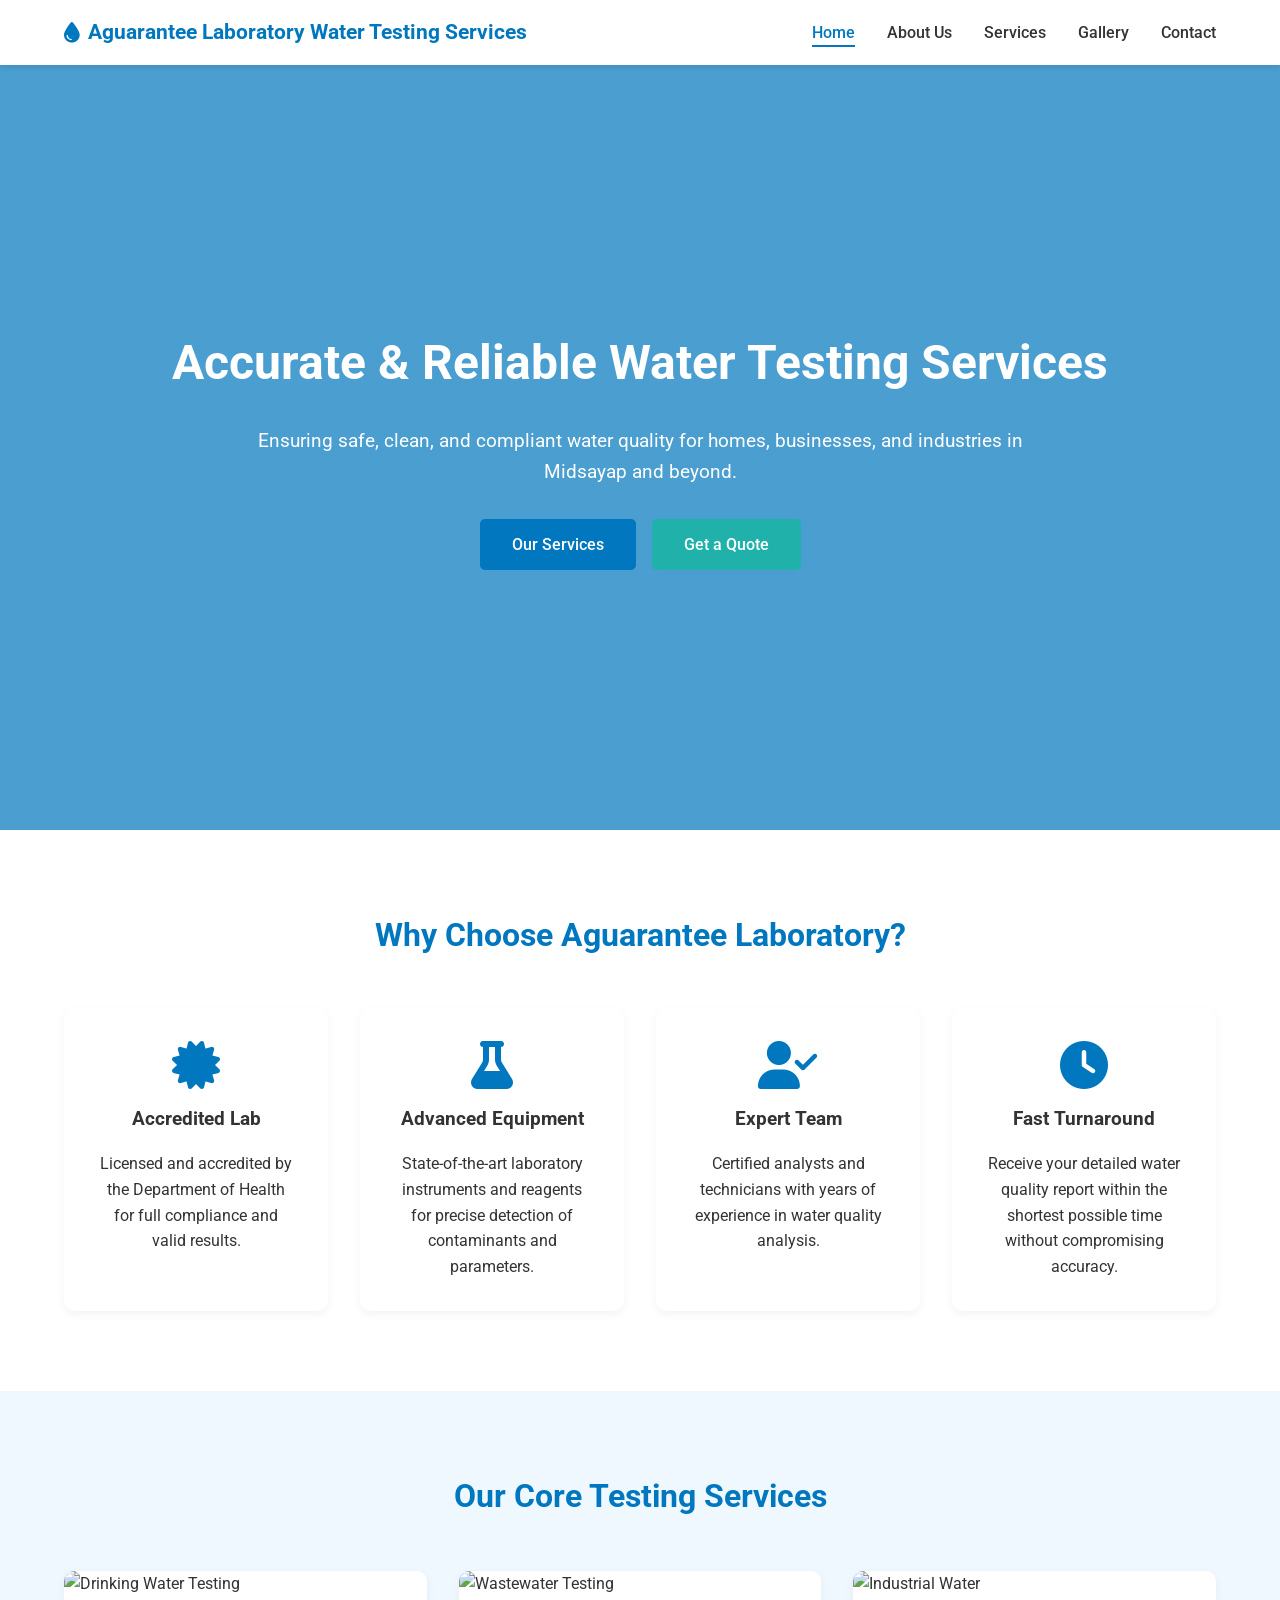
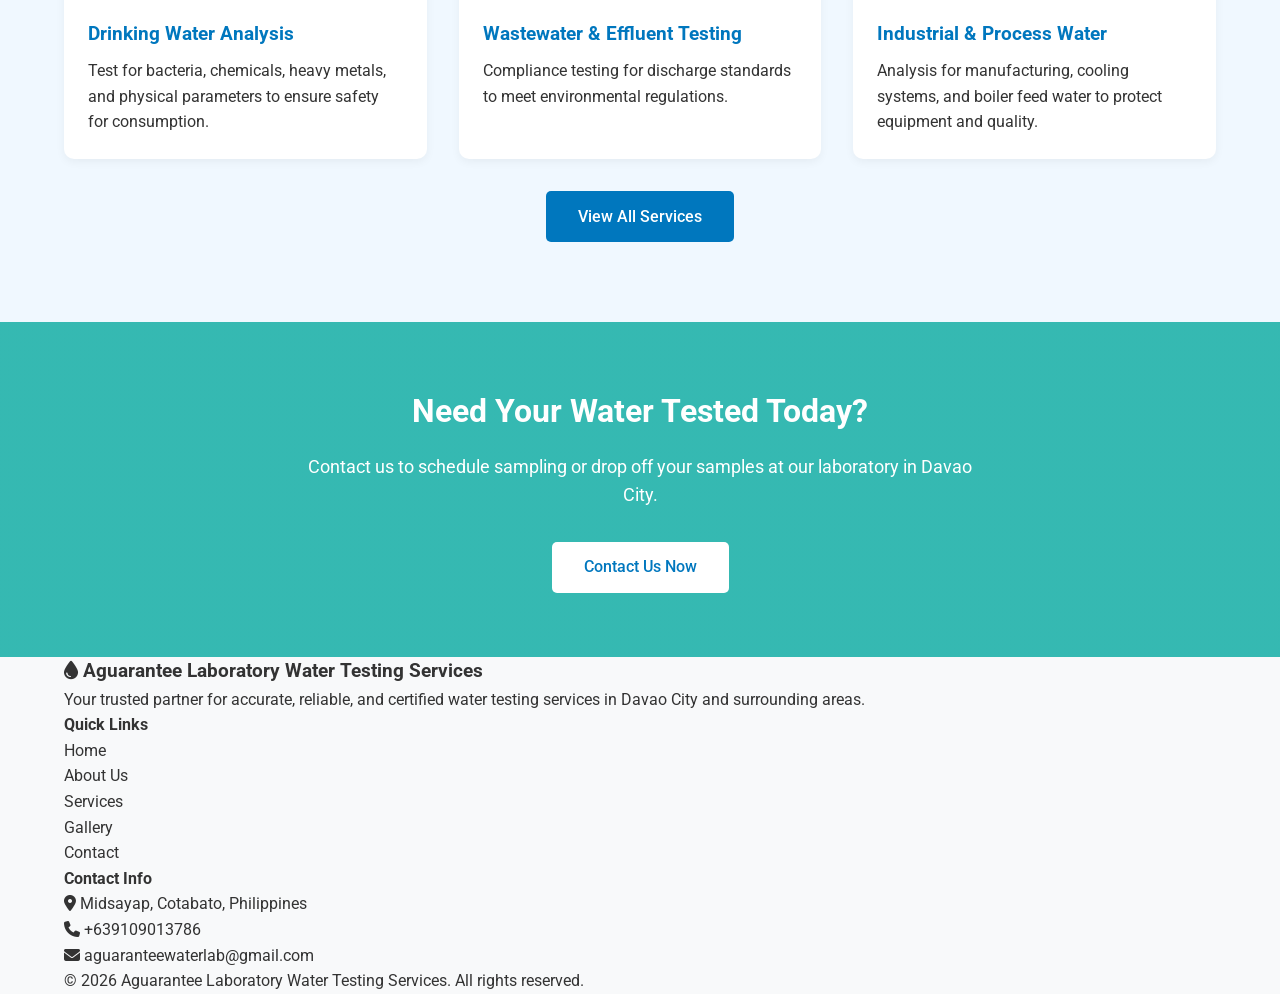
==== index.html @ 507f2729 "Update contact address in footer section" ====
<!DOCTYPE html>
<html lang="en">
<head>
    <meta charset="UTF-8">
    <meta name="viewport" content="width=device-width, initial-scale=1.0">
    <title>Aguarantee Laboratory Water Testing Services</title>
    <link rel="stylesheet" href="style.css">
    <link href="https://fonts.googleapis.com/css2?family=Roboto:wght@300;400;500;700&display=swap" rel="stylesheet">
    <link rel="stylesheet" href="https://cdnjs.cloudflare.com/ajax/libs/font-awesome/6.4.0/css/all.min.css">
</head>
<body>
    <!-- Navigation -->
    <nav class="navbar">
        <div class="container">
            <div class="logo">
                <h1><i class="fas fa-tint"></i> Aguarantee Laboratory Water Testing Services</h1>
            </div>
            <ul class="nav-links">
                <li><a href="index.html" class="active">Home</a></li>
                <li><a href="about.html">About Us</a></li>
                <li><a href="services.html">Services</a></li>
                <li><a href="gallery.html">Gallery</a></li>
                <li><a href="contact.html">Contact</a></li>
            </ul>
            <div class="menu-toggle" id="mobile-menu">
                <i class="fas fa-bars"></i>
            </div>
        </div>
    </nav>

    <!-- Hero Section -->
    <section class="hero">
        <div class="container">
            <div class="hero-content">
                <h1>Accurate & Reliable Water Testing Services</h1>
                <p>Ensuring safe, clean, and compliant water quality for homes, businesses, and industries in Midsayap and beyond.</p>
                <div class="hero-buttons">
                    <a href="services.html" class="btn btn-primary">Our Services</a>
                    <a href="contact.html" class="btn btn-secondary">Get a Quote</a>
                </div>
            </div>
        </div>
    </section>

    <!-- Features Section -->
    <section class="features">
        <div class="container">
            <h2 class="section-title">Why Choose Aguarantee Laboratory?</h2>
            <div class="features-grid">
                <div class="feature-card">
                    <i class="fas fa-certificate"></i>
                    <h3>Accredited Lab</h3>
                    <p>Licensed and accredited by the Department of Health for full compliance and valid results.</p>
                </div>
                <div class="feature-card">
                    <i class="fas fa-flask"></i>
                    <h3>Advanced Equipment</h3>
                    <p>State-of-the-art laboratory instruments and reagents for precise detection of contaminants and parameters.</p>
                </div>
                <div class="feature-card">
                    <i class="fas fa-user-check"></i>
                    <h3>Expert Team</h3>
                    <p>Certified analysts and technicians with years of experience in water quality analysis.</p>
                </div>
                <div class="feature-card">
                    <i class="fas fa-clock"></i>
                    <h3>Fast Turnaround</h3>
                    <p>Receive your detailed water quality report within the shortest possible time without compromising accuracy.</p>
                </div>
            </div>
        </div>
    </section>

    <!-- Services Overview -->
    <section class="services-overview">
        <div class="container">
            <h2 class="section-title">Our Core Testing Services</h2>
            <div class="services-grid">
                <div class="service-item">
                    <img src="https://images.unsplash.com/photo-1581091226825-a6a2a5aee158?ixlib=rb-4.0.3&auto=format&fit=crop&w=500&q=80" alt="Drinking Water Testing">
                    <h3>Drinking Water Analysis</h3>
                    <p>Test for bacteria, chemicals, heavy metals, and physical parameters to ensure safety for consumption.</p>
                </div>
                <div class="service-item">
                    <img src="https://images.unsplash.com/photo-1532635241-17e820acc59f?ixlib=rb-4.0.3&auto=format&fit=crop&w=500&q=80" alt="Wastewater Testing">
                    <h3>Wastewater & Effluent Testing</h3>
                    <p>Compliance testing for discharge standards to meet environmental regulations.</p>
                </div>
                <div class="service-item">
                    <img src="https://images.unsplash.com/photo-1563254613-349b163b3888?ixlib=rb-4.0.3&auto=format&fit=crop&w=500&q=80" alt="Industrial Water">
                    <h3>Industrial & Process Water</h3>
                    <p>Analysis for manufacturing, cooling systems, and boiler feed water to protect equipment and quality.</p>
                </div>
            </div>
            <div class="text-center mt-4">
                <a href="services.html" class="btn btn-primary">View All Services</a>
            </div>
        </div>
    </section>

    <!-- Call to Action -->
    <section class="cta">
        <div class="container">
            <div class="cta-content">
                <h2>Need Your Water Tested Today?</h2>
                <p>Contact us to schedule sampling or drop off your samples at our laboratory in Davao City.</p>
                <a href="contact.html" class="btn btn-light">Contact Us Now</a>
            </div>
        </div>
    </section>

    <!-- Footer -->
    <footer class="footer">
        <div class="container">
            <div class="footer-grid">
                <div class="footer-about">
                    
                    <h3><i class="fas fa-tint"></i> Aguarantee Laboratory Water Testing Services</h3>
                    <p>Your trusted partner for accurate, reliable, and certified water testing services in Davao City and surrounding areas.</p>
                </div>
                <div class="footer-links">
                    <h4>Quick Links</h4>
                    <ul>
                        <li><a href="index.html">Home</a></li>
                        <li><a href="about.html">About Us</a></li>
                        <li><a href="services.html">Services</a></li>
                        <li><a href="gallery.html">Gallery</a></li>
                        <li><a href="contact.html">Contact</a></li>
                    </ul>
                </div>
                <div class="footer-contact">
                    <h4>Contact Info</h4>
                    <p><i class="fas fa-map-marker-alt"></i> Midsayap, Cotabato, Philippines</p>
                    <p><i class="fas fa-phone"></i> +639109013786</p>
                    <p><i class="fas fa-envelope"></i> aguaranteewaterlab@gmail.com</p>
                </div>
            </div>
            <div class="copyright">
                <p>&copy; 2026 Aguarantee Laboratory Water Testing Services. All rights reserved.</p>
            </div>
        </div>
    </footer>

    <script src="script.js"></script>
</body>
</html>
---- style.css ----
/* Global Styles */
* {
    margin: 0;
    padding: 0;
    box-sizing: border-box;
}

body {
    font-family: 'Roboto', sans-serif;
    line-height: 1.6;
    color: #333;
    background-color: #f8f9fa;
}

.container {
    width: 90%;
    max-width: 1200px;
    margin: 0 auto;
}

ul {
    list-style: none;
}

a {
    text-decoration: none;
    color: inherit;
}

img {
    max-width: 100%;
    height: auto;
}

/* Utility Classes */
.text-center { text-align: center; }
.mt-4 { margin-top: 2rem; }
.mt-5 { margin-top: 3rem; }
.w-100 { width: 100%; }

.btn {
    display: inline-block;
    padding: 0.8rem 2rem;
    border-radius: 5px;
    font-weight: 500;
    transition: all 0.3s ease;
    border: none;
    cursor: pointer;
}

.btn-primary {
    background-color: #0077BE;
    color: white;
}

.btn-primary:hover {
    background-color: #005b8f;
}

.btn-secondary {
    background-color: #20B2AA;
    color: white;
}

.btn-secondary:hover {
    background-color: #178e87;
}

.btn-light {
    background-color: white;
    color: #0077BE;
}

.btn-light:hover {
    background-color: #f0f8ff;
}

.section-title {
    text-align: center;
    font-size: 2rem;
    margin-bottom: 3rem;
    color: #0077BE;
}

/* Navigation */
.navbar {
    background-color: white;
    box-shadow: 0 2px 5px rgba(0,0,0,0.1);
    position: sticky;
    top: 0;
    z-index: 100;
    padding: 1rem 0;
}

.navbar .container {
    display: flex;
    justify-content: space-between;
    align-items: center;
}

.logo h1 {
    font-size: 1.3rem;
    color: #0077BE;
    display: flex;
    align-items: center;
    gap: 0.5rem;
}

.nav-links {
    display: flex;
    gap: 2rem;
}

.nav-links a {
    font-weight: 500;
    transition: color 0.3s ease;
    position: relative;
}

.nav-links a:hover,
.nav-links a.active {
    color: #0077BE;
}

.nav-links a.active::after {
    content: '';
    position: absolute;
    bottom: -5px;
    left: 0;
    width: 100%;
    height: 2px;
    background-color: #0077BE;
}

.menu-toggle {
    display: none;
    font-size: 1.5rem;
    cursor: pointer;
}

/* Hero Section */
.hero {
    height: 85vh;
    background: linear-gradient(rgba(0, 119, 190, 0.7), rgba(0, 119, 190, 0.7)), 
                url('https://images.unsplash.com/photo-1563254613-349b163b3888?ixlib=rb-4.0.3&auto=format&fit=crop&w=1200&q=80') center/cover no-repeat;
    color: white;
    display: flex;
    align-items: center;
    text-align: center;
}

.hero-content h1 {
    font-size: 3rem;
    margin-bottom: 1.5rem;
}

.hero-content p {
    font-size: 1.2rem;
    margin-bottom: 2rem;
    max-width: 800px;
    margin-left: auto;
    margin-right: auto;
}

.hero-buttons {
    display: flex;
    gap: 1rem;
    justify-content: center;
    flex-wrap: wrap;
}

/* Features Section */
.features {
    padding: 5rem 0;
    background-color: white;
}

.features-grid {
    display: grid;
    grid-template-columns: repeat(auto-fit, minmax(250px, 1fr));
    gap: 2rem;
}

.feature-card {
    text-align: center;
    padding: 2rem;
    border-radius: 10px;
    box-shadow: 0 3px 10px rgba(0,0,0,0.05);
    transition: transform 0.3s ease;
}

.feature-card:hover {
    transform: translateY(-5px);
}

.feature-card i {
    font-size: 3rem;
    color: #0077BE;
    margin-bottom: 1rem;
}

.feature-card h3 {
    margin-bottom: 1rem;
    color: #333;
}

/* Services Overview */
.services-overview {
    padding: 5rem 0;
    background-color: #f0f8ff;
}

.services-grid {
    display: grid;
    grid-template-columns: repeat(auto-fit, minmax(300px, 1fr));
    gap: 2rem;
}

.service-item {
    background-color: white;
    border-radius: 10px;
    overflow: hidden;
    box-shadow: 0 3px 10px rgba(0,0,0,0.05);
}

.service-item img {
    width: 100%;
    height: 200px;
    object-fit: cover;
}

.service-item h3 {
    padding: 1.5rem 1.5rem 0.5rem;
    color: #0077BE;
}

.service-item p {
    padding: 0 1.5rem 1.5rem;
}

/* CTA Section */
.cta {
    padding: 4rem 0;
    background: linear-gradient(rgba(32, 178, 170, 0.9), rgba(32, 178, 170, 0.9)), 
                url('https://images.unsplash.com/photo-1576086213369-97a306d36557?ixlib=rb-4.0.3&auto=format&fit=crop&w=1200&q=80') center/cover no-repeat;
    color: white;
    text-align: center;
}

.cta h2 {
    font-size: 2rem;
    margin-bottom: 1rem;
}

.cta p {
    font-size: 1.1rem;
    margin-bottom: 2rem;
    max-width: 700px;
    margin-left: auto;
    margin-right: auto;
}

/* Page Header */
.page-header {
    background-color: #0077BE;
    color: white;
    padding: 3rem 0;
    text-align: center;
}

.page-header h1 {
    font-size: 2.5rem;
    margin-bottom: 0.5rem;
}

/* About Page */
.about-content {
    padding: 5rem 0;
    background-color: white;
}

.about-grid {
    display: grid;
    grid-template-columns: 1fr 1fr;
    gap: 3rem;
    align-items: center;
    margin-bottom: 4rem;
}

.about-text h2 {
    color: #0077BE;
    margin-bottom: 1rem;
    margin-top: 2rem;
}

.about-text h2:first-child {
    margin-top: 0;
}

.about-image img {
    border-radius: 10px;
    box-shadow: 0 5px 15px rgba(0,0,0,0.1);
}

.team-grid {
    display: grid;
    grid-template-columns: repeat(auto-fit, minmax(200px, 1fr));
    gap: 2rem;
    text-align: center;
}

.team-member img {
    width: 150px;
    height: 150px;
    border-radius: 50%;
    object-fit: cover;
    margin-bottom: 1rem;
    border: 4px solid #0077BE;
}

.team-member h3 {
    color: #0077BE;
    margin-bottom: 0.3rem;
}

/* Services Page */
.services-content {
    padding: 5rem 0;
    background-color: white;
}

.service-detail {
    display: grid;
    grid-template-columns: 80px 1fr;
    gap: 2rem;
    margin-bottom: 3rem;
    align-items: flex-start;
    padding: 2rem;
    border-radius: 10px;
    background-color: #f8f9fa;
}

.service-detail.reverse {
    background-color: #f0f8ff;
}

.service-icon {
    font-size: 2.5rem;
    color: #0077BE;
    margin-top: 0.5rem;
}

.service-info h2 {
    color: #0077BE;
    margin-bottom: 1rem;
}

.service-info ul {
    list-style: disc;
    padding-left: 1.5rem;
    margin-top: 0.5rem;
}

/* Gallery Page */
.gallery-content {
    padding: 5rem 0;
    background-color: white;
}

.gallery-grid {
    display: grid;
    grid-template-columns: repeat(auto-fit, minmax(300px, 1fr));
    gap: 1.5rem;
}

.gallery-item {
    position: relative;
    border-radius: 10px;
    overflow: hidden;
    height: 250px;
}

.gallery-item img {
    width: 100%;
    height: 100%;
    object-fit: cover;
    transition: transform 0.3s ease;
}

.gallery-item:hover img {
    transform: scale(1.05);
}

.gallery-caption {
    position: absolute;
    bottom: 0;
    left: 0;
    right: 0;
    padding: 1rem;
    background: linear-gradient(transparent, rgba(0,0,0,0.7));
    color: white;
    font-weight: 500;
}

/* Contact Page */
.contact-content {
    padding: 5rem 0;
    background-color: white;
}

.contact-grid {
    display: grid;
    grid-template-columns: 1fr 1fr;
    gap: 3rem;
    margin-bottom: 4rem;
}

.contact-info h2,
.contact-form h2 {
    color: #0077BE;
    margin-bottom: 2rem;
}

.info-item {
    display: flex;
    gap: 1rem;
    margin-bottom: 1.5rem;
    align-items: flex-start;
}

.info-item i {
    font-size: 1.3rem;
    color: #0077BE;
    margin-top: 0.3rem;
}

.info-item h4 {
    margin-bottom: 0.2rem;
    color: #333;
}

.social-links {
    display: flex;
    gap: 1rem;
}

.social-links a {
    width: 40px;
    height: 40px;
    border-radius: 50%;
    background-color: #0077BE;
    color: white;
    display: flex;
    align-items: center;
    justify-content: center;
    font-size: 1.2rem;
    transition: background-color 0.3s ease;
}

.social-links a:hover {
    background-color: #005b8f;
}

.form-group {
    margin-bottom: 1.5rem;
}

.form-group label {
    display: block;
    margin-bottom: 0.5rem;
    font-weight: 500;
}

.form-group input,
.form-group textarea {
    width: 100%;
    padding: 0.8rem;
    border: 1px solid #ddd;
    border-radius: 5px;
    font-family: inherit;
    font-size: 1rem;
}

.form-group input:focus,
.form-group textarea:focus {
    outline: none;
    border-color: #0077BE;
    box-shadow: 0 0 0 2px rgba(0, 119, 190, 0.1);
}

.map-placeholder {
    height: 300px;
    background-color
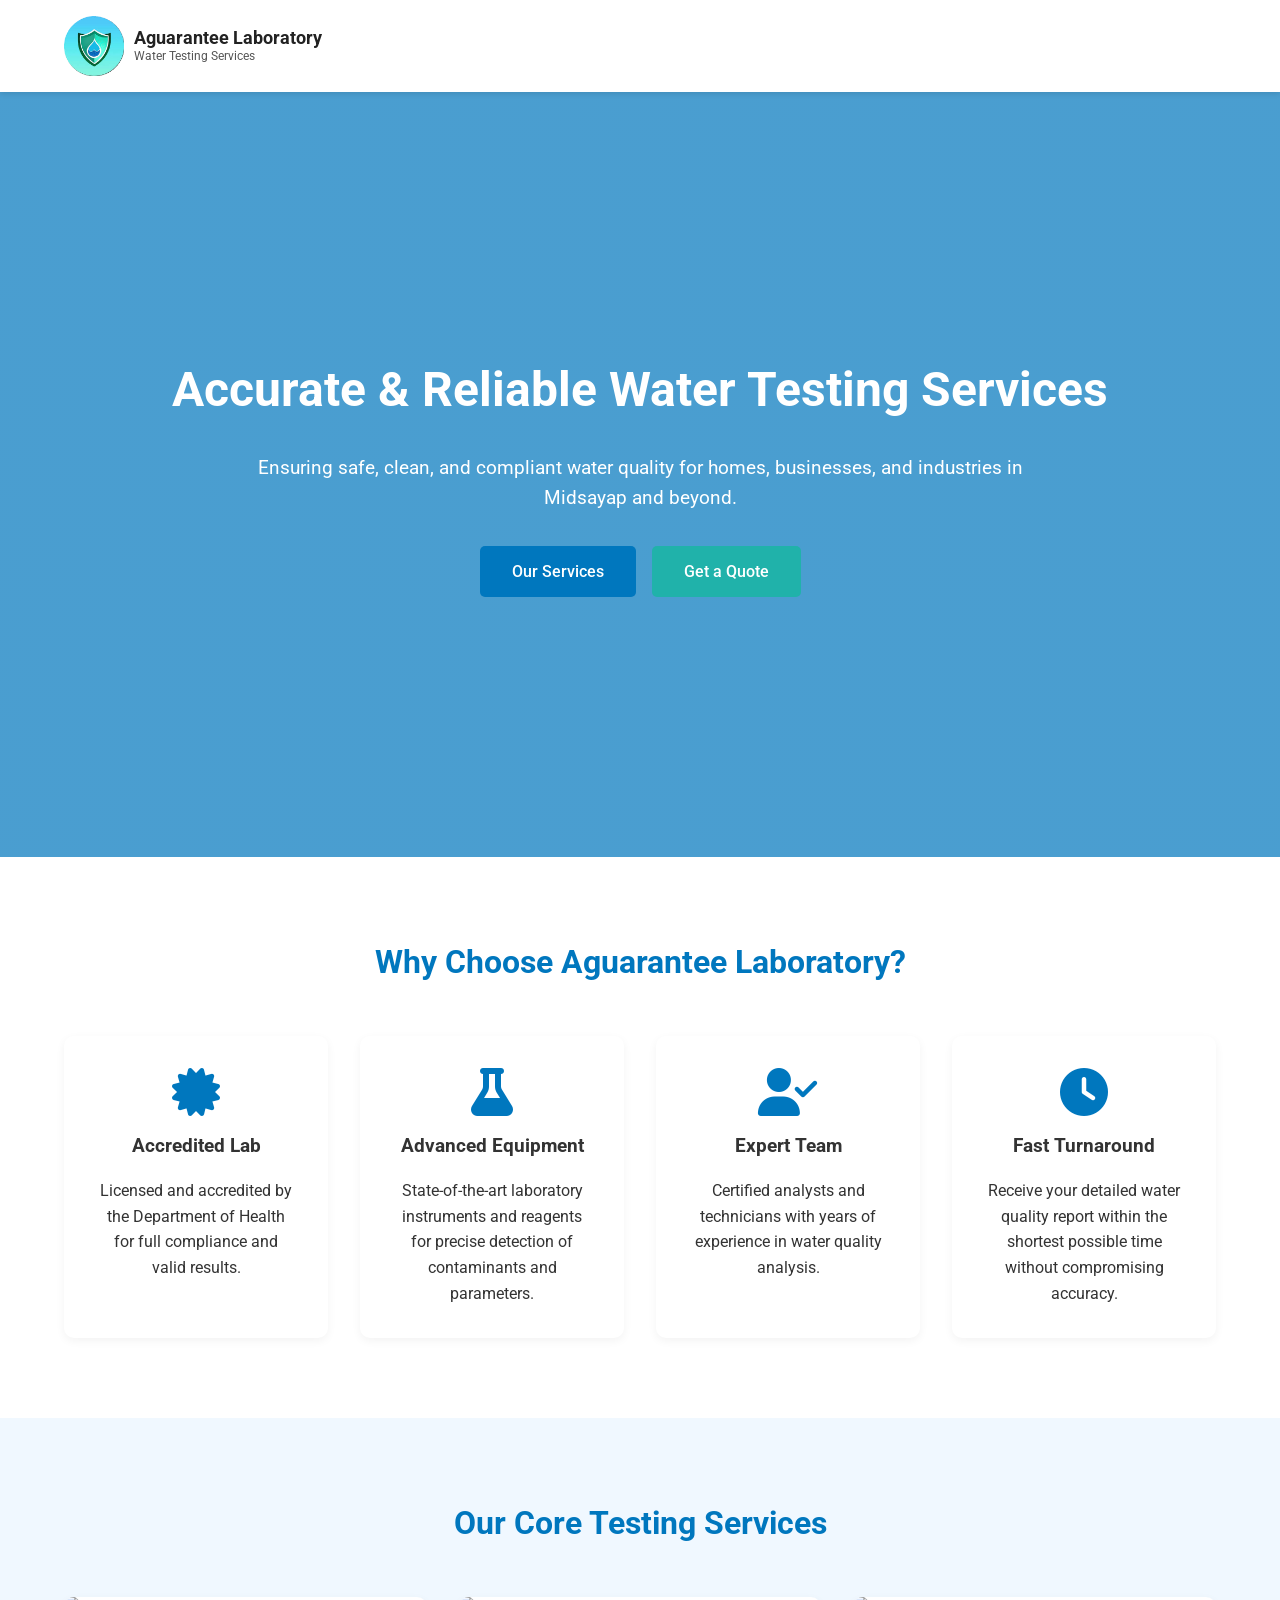
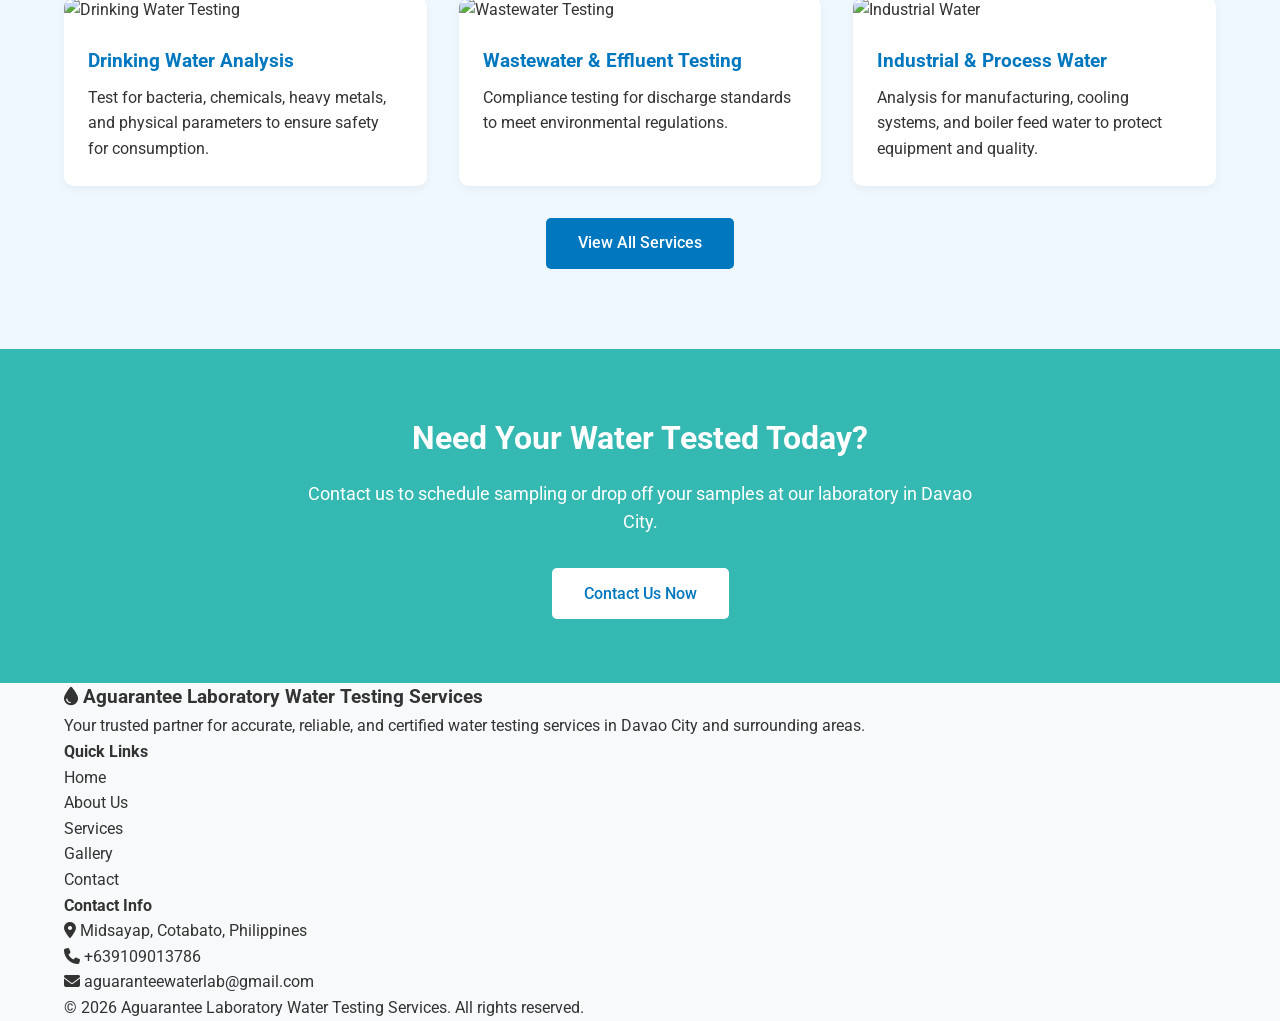
==== commit b31f6dd1: "Update index.html" ====
--- a/index.html
+++ b/index.html
@@ -12,20 +12,49 @@
     <!-- Navigation -->
     <nav class="navbar">
         <div class="container">
+<!-- ✅ LOGO: IMAGE + TEXT SIDE-BY-SIDE -->
             <div class="logo">
-                <h1><i class="fas fa-tint"></i> Aguarantee Laboratory Water Testing Services</h1>
+                <a href="index.html" style="display: flex; align-items: center; text-decoration: none; gap: 10px;">
+                    <!-- LOGO IMAGE -->
+                    <img 
+                        src="images/logo.png" 
+                        alt="Aguarantee Laboratory" 
+                        style="
+                            height: 60px !important; 
+                            width: auto !important; 
+                            max-width: 100px !important; 
+                            object-fit: contain !important; 
+                            background: transparent !important; 
+                            mix-blend-mode: multiply !important;
+                            display: block !important;
+                            vertical-align: middle !important;
+                        "
+                    >
+            
+                    <!-- COMPANY NAME -->
+                    <div style="display: flex; flex-direction: column; line-height: 1.2;">
+                        <h1 style="
+                            font-size: 1.1rem; 
+                            font-weight: 700; 
+                            color: #222; 
+                            margin: 0; 
+                            padding: 0;
+                            white-space: nowrap;
+                        ">
+                            Aguarantee Laboratory
+                        </h1>
+                        <p style="
+                            font-size: 0.78rem; 
+                            color: #555; 
+                            margin: 0; 
+                            padding: 0;
+                            white-space: nowrap;
+                        ">
+                            Water Testing Services
+                        </p>
+                    </div>
+                </a>
             </div>
-            <ul class="nav-links">
-                <li><a href="index.html" class="active">Home</a></li>
-                <li><a href="about.html">About Us</a></li>
-                <li><a href="services.html">Services</a></li>
-                <li><a href="gallery.html">Gallery</a></li>
-                <li><a href="contact.html">Contact</a></li>
-            </ul>
-            <div class="menu-toggle" id="mobile-menu">
-                <i class="fas fa-bars"></i>
-            </div>
-        </div>
     </nav>
 
     <!-- Hero Section -->
--- a/style.css
+++ b/style.css
@@ -98,14 +98,6 @@
     align-items: center;
 }
 
-.logo h1 {
-    font-size: 1.3rem;
-    color: #0077BE;
-    display: flex;
-    align-items: center;
-    gap: 0.5rem;
-}
-
 .nav-links {
     display: flex;
     gap: 2rem;
@@ -491,3 +483,65 @@
 .map-placeholder {
     height: 300px;
     background-color
+
+/* ===== LOGO: IMAGE + TEXT SIDE-BY-SIDE ===== */
+.logo {
+    display: flex;
+    align-items: center;
+}
+
+.logo-link {
+    display: flex;
+    align-items: center; /* ✅ Vertically centers logo and text */
+    flex-direction: row !important; /* ✅ FORCES SIDE-BY-SIDE — never vertical */
+    text-decoration: none;
+    gap: 10px; /* ✅ Space between logo and text — adjust if needed */
+    background: transparent !important;
+}
+
+/* ✅ LOGO IMAGE SIZE — ADJUSTED */
+.logo-img {
+    height: 20px !important;  /* ✅ PERFECT SIZE — change to 35px–50px if needed */
+    width: auto !important;
+    max-width: 110px !important; /* Prevent too wide */
+    object-fit: contain !important;
+    background: transparent !important;
+    mix-blend-mode: multiply; /* ✅ Removes white background automatically */
+    display: block !important;
+}
+
+/* ✅ COMPANY NAME STYLING */
+.logo-text {
+    display: flex;
+    flex-direction: column;
+    line-height: 1.2;
+}
+
+.logo-text h1 {
+    font-size: 1.1rem;
+    font-weight: 700;
+    color: #222;
+    margin: 0;
+    white-space: nowrap; /* ✅ Keep name in one line */
+}
+
+.logo-text p {
+    font-size: 0.78rem;
+    color: #555;
+    margin: 0;
+    white-space: nowrap; /* ✅ Keep tagline in one line */
+}
+
+/* ✅ MOBILE: Still side-by-side, just smaller */
+@media (max-width: 768px) {
+    .logo-img {
+        height: 20px !important;
+        max-width: 90px !important;
+    }
+    .logo-text h1 {
+        font-size: 0.95rem;
+    }
+    .logo-text p {
+        font-size: 0.7rem;
+    }
+}
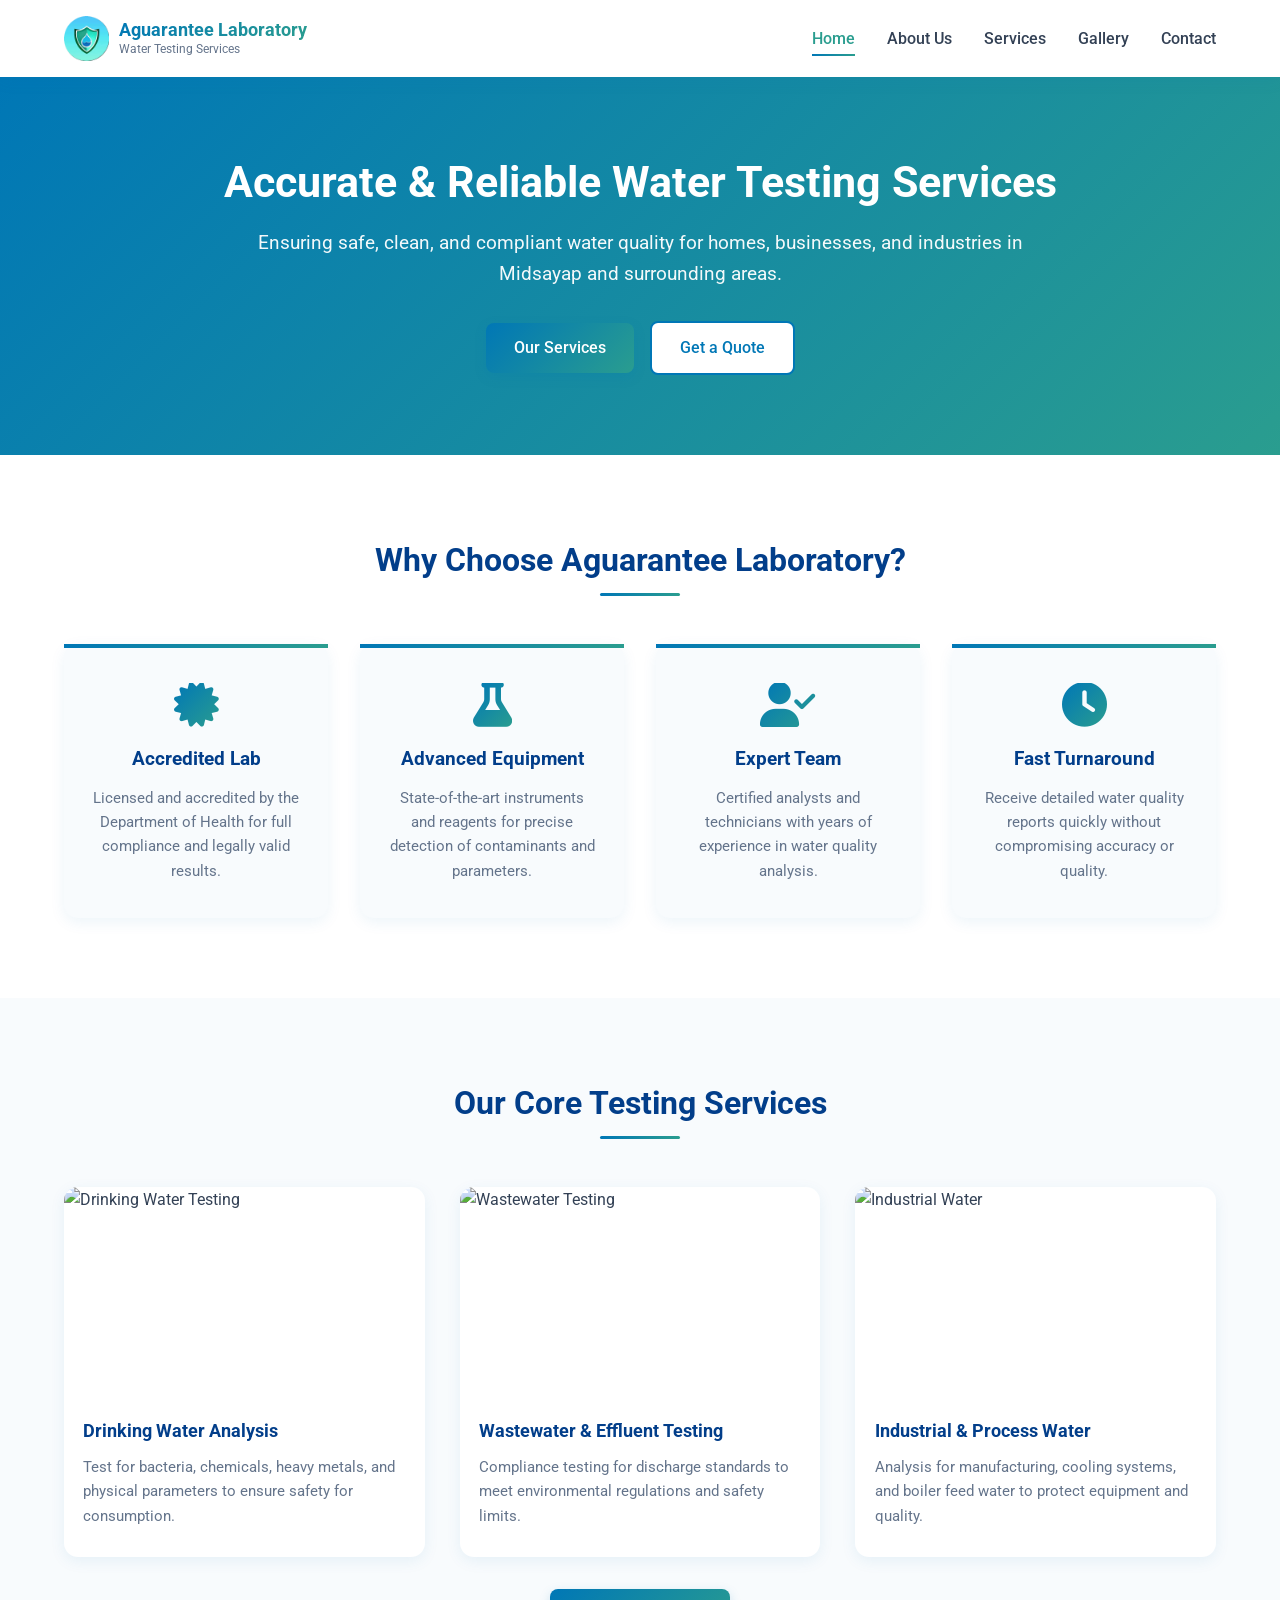
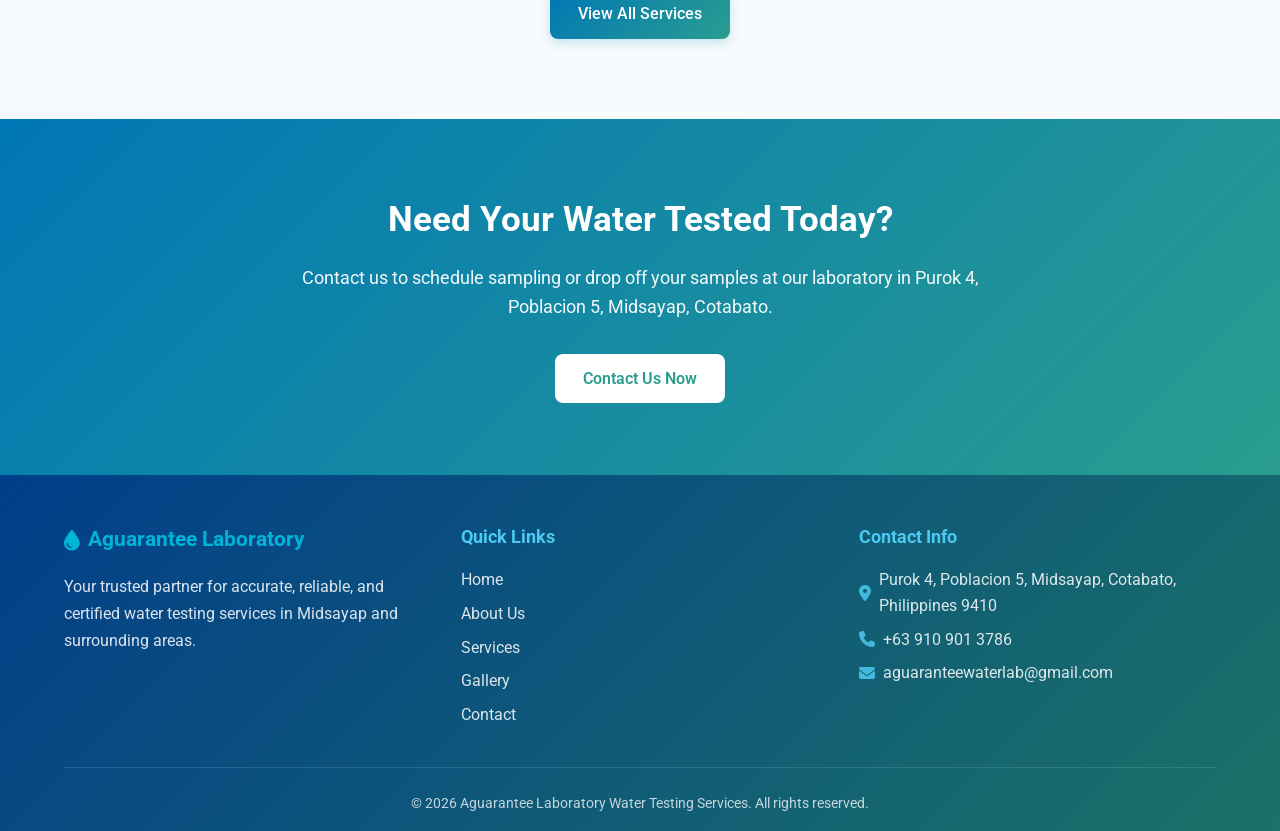
==== commit 59ce32a8: "Update index.html" ====
--- a/index.html
+++ b/index.html
@@ -7,54 +7,450 @@
     <link rel="stylesheet" href="style.css">
     <link href="https://fonts.googleapis.com/css2?family=Roboto:wght@300;400;500;700&display=swap" rel="stylesheet">
     <link rel="stylesheet" href="https://cdnjs.cloudflare.com/ajax/libs/font-awesome/6.4.0/css/all.min.css">
+    <style>
+        /* ===== GLOBAL VARIABLES - BLUE + GREEN THEME ===== */
+        :root {
+            --primary-blue: #0077B6;
+            --light-blue: #00B4D8;
+            --dark-blue: #023E8A;
+            --green: #2A9D8F;
+            --light-green: #4CC9F0;
+            --pale-green: #E6F9F5;
+            --white: #ffffff;
+            --light-gray: #f8fbfd;
+            --gray: #64748b;
+            --dark-gray: #334155;
+            --shadow: 0 4px 15px rgba(0, 119, 182, 0.08);
+            --shadow-hover: 0 8px 20px rgba(42, 157, 143, 0.15);
+        }
+
+        /* ===== GLOBAL RESET ===== */
+        * {
+            margin: 0;
+            padding: 0;
+            box-sizing: border-box;
+        }
+        body {
+            font-family: 'Roboto', sans-serif;
+            color: var(--dark-gray);
+            line-height: 1.6;
+            background-color: var(--light-gray);
+        }
+        .container {
+            width: 90%;
+            max-width: 1200px;
+            margin: 0 auto;
+        }
+        a { text-decoration: none; color: inherit; }
+        ul { list-style: none; }
+        img { max-width: 100%; height: auto; display: block; }
+
+        /* ===== BUTTONS ===== */
+        .btn {
+            display: inline-block;
+            padding: 12px 28px;
+            border-radius: 8px;
+            font-weight: 500;
+            text-align: center;
+            transition: all 0.3s ease;
+            border: none;
+            cursor: pointer;
+            font-size: 1rem;
+        }
+        .btn-primary {
+            background: linear-gradient(135deg, var(--primary-blue), var(--green));
+            color: var(--white);
+            box-shadow: 0 4px 12px rgba(0, 119, 182, 0.2);
+        }
+        .btn-primary:hover {
+            transform: translateY(-3px);
+            box-shadow: 0 6px 18px rgba(0, 119, 182, 0.25);
+        }
+        .btn-secondary {
+            background: var(--white);
+            color: var(--primary-blue);
+            border: 2px solid var(--primary-blue);
+            margin-left: 12px;
+        }
+        .btn-secondary:hover {
+            background: var(--pale-green);
+            color: var(--green);
+            border-color: var(--green);
+            transform: translateY(-3px);
+        }
+        .btn-light {
+            background: var(--white);
+            color: var(--green);
+            font-weight: 600;
+        }
+        .btn-light:hover {
+            background: var(--pale-green);
+            color: var(--primary-blue);
+        }
+        .w-100 { width: 100%; }
+        .text-center { text-align: center; }
+        .mt-4 { margin-top: 2rem; }
+        .mb-5 { margin-bottom: 3rem; }
+
+        /* ===== NAVBAR ===== */
+        .navbar {
+            background: var(--white);
+            box-shadow: var(--shadow);
+            position: sticky;
+            top: 0;
+            z-index: 999;
+            padding: 1rem 0;
+        }
+        .navbar .container {
+            display: flex;
+            justify-content: space-between;
+            align-items: center;
+        }
+
+        /* ✅ LOGO: PERFECT SIDE-BY-SIDE LAYOUT */
+        .logo a {
+            display: flex;
+            align-items: center;
+            gap: 10px;
+            text-decoration: none;
+        }
+        .logo-img {
+            height: 45px !important;
+            width: auto !important;
+            max-width: 110px !important;
+            object-fit: contain !important;
+            background: transparent !important;
+            mix-blend-mode: multiply !important;
+            display: block !important;
+        }
+        .logo-text {
+            display: flex;
+            flex-direction: column;
+            line-height: 1.2;
+        }
+        .logo-text h1 {
+            font-size: 1.1rem;
+            font-weight: 700;
+            background: linear-gradient(135deg, var(--primary-blue), var(--green));
+            -webkit-background-clip: text;
+            -webkit-text-fill-color: transparent;
+            background-clip: text;
+            margin: 0;
+            white-space: nowrap;
+        }
+        .logo-text p {
+            font-size: 0.78rem;
+            color: var(--gray);
+            margin: 0;
+            white-space: nowrap;
+        }
+
+        .nav-links {
+            display: flex;
+            gap: 2rem;
+            align-items: center;
+        }
+        .nav-links a {
+            font-weight: 500;
+            padding: 0.5rem 0;
+            position: relative;
+            transition: color 0.3s ease;
+            color: var(--dark-gray);
+        }
+        .nav-links a:hover,
+        .nav-links a.active {
+            color: var(--green);
+        }
+        .nav-links a::after {
+            content: '';
+            position: absolute;
+            bottom: 0;
+            left: 0;
+            width: 0%;
+            height: 2px;
+            background: linear-gradient(to right, var(--primary-blue), var(--green));
+            transition: width 0.3s ease;
+        }
+        .nav-links a:hover::after,
+        .nav-links a.active::after {
+            width: 100%;
+        }
+        .menu-toggle {
+            display: none;
+            font-size: 1.5rem;
+            color: var(--primary-blue);
+            cursor: pointer;
+        }
+
+        /* ===== HERO SECTION ===== */
+        .hero {
+            background: linear-gradient(135deg, var(--primary-blue), var(--green));
+            color: var(--white);
+            padding: 5rem 0;
+            text-align: center;
+            position: relative;
+            overflow: hidden;
+        }
+        .hero::before {
+            content: '';
+            position: absolute;
+            top: 0; left: 0; right: 0; bottom: 0;
+            background: url('https://images.unsplash.com/photo-1518791841217-8f162f1e1131?ixlib=rb-4.0.3&auto=format&fit=crop&w=1200&q=80') center/cover no-repeat;
+            opacity: 0.12;
+            z-index: 0;
+        }
+        .hero-content {
+            position: relative;
+            z-index: 1;
+            max-width: 850px;
+            margin: 0 auto;
+        }
+        .hero h1 {
+            font-size: 2.7rem;
+            margin-bottom: 1.2rem;
+            line-height: 1.2;
+        }
+        .hero p {
+            font-size: 1.2rem;
+            opacity: 0.95;
+            margin-bottom: 2rem;
+        }
+
+        /* ===== SECTION TITLES ===== */
+        .section-title {
+            text-align: center;
+            font-size: 2rem;
+            color: var(--dark-blue);
+            margin-bottom: 3rem;
+            position: relative;
+            padding-bottom: 0.6rem;
+        }
+        .section-title::after {
+            content: '';
+            position: absolute;
+            bottom: 0;
+            left: 50%;
+            transform: translateX(-50%);
+            width: 80px;
+            height: 3px;
+            background: linear-gradient(to right, var(--primary-blue), var(--green));
+            border-radius: 2px;
+        }
+
+        /* ===== FEATURES SECTION ===== */
+        .features {
+            padding: 5rem 0;
+            background: var(--white);
+        }
+        .features-grid {
+            display: grid;
+            grid-template-columns: repeat(auto-fit, minmax(260px, 1fr));
+            gap: 2rem;
+        }
+        .feature-card {
+            background: var(--light-gray);
+            padding: 2.2rem 1.8rem;
+            border-radius: 14px;
+            text-align: center;
+            box-shadow: var(--shadow);
+            border-top: 4px solid;
+            border-image: linear-gradient(to right, var(--primary-blue), var(--green)) 1;
+            transition: all 0.3s ease;
+        }
+        .feature-card:hover {
+            transform: translateY(-6px);
+            box-shadow: var(--shadow-hover);
+        }
+        .feature-card i {
+            font-size: 2.8rem;
+            background: linear-gradient(135deg, var(--primary-blue), var(--green));
+            -webkit-background-clip: text;
+            -webkit-text-fill-color: transparent;
+            background-clip: text;
+            margin-bottom: 1rem;
+        }
+        .feature-card h3 {
+            font-size: 1.2rem;
+            color: var(--dark-blue);
+            margin-bottom: 0.7rem;
+        }
+        .feature-card p {
+            color: var(--gray);
+            font-size: 0.95rem;
+        }
+
+        /* ===== SERVICES SECTION ===== */
+        .services-overview {
+            padding: 5rem 0;
+            background: var(--light-gray);
+        }
+        .services-grid {
+            display: grid;
+            grid-template-columns: repeat(auto-fit, minmax(290px, 1fr));
+            gap: 2.2rem;
+            margin-bottom: 2rem;
+        }
+        .service-item {
+            background: var(--white);
+            border-radius: 14px;
+            overflow: hidden;
+            box-shadow: var(--shadow);
+            transition: all 0.3s ease;
+        }
+        .service-item:hover {
+            transform: translateY(-6px);
+            box-shadow: var(--shadow-hover);
+        }
+        .service-item img {
+            width: 100%;
+            height: 210px;
+            object-fit: cover;
+        }
+        .service-item h3 {
+            color: var(--dark-blue);
+            margin: 1.2rem 1.2rem 0.6rem;
+            font-size: 1.15rem;
+        }
+        .service-item p {
+            color: var(--gray);
+            margin: 0 1.2rem 1.8rem;
+            font-size: 0.95rem;
+        }
+
+        /* ===== CTA SECTION ===== */
+        .cta {
+            background: linear-gradient(135deg, var(--primary-blue), var(--green));
+            color: var(--white);
+            padding: 4.5rem 0;
+            text-align: center;
+        }
+        .cta h2 {
+            font-size: 2.2rem;
+            margin-bottom: 1rem;
+        }
+        .cta p {
+            font-size: 1.15rem;
+            opacity: 0.95;
+            margin-bottom: 2rem;
+            max-width: 700px;
+            margin-left: auto;
+            margin-right: auto;
+        }
+
+        /* ===== FOOTER ===== */
+        .footer {
+            background: linear-gradient(135deg, var(--dark-blue), #1b7267);
+            color: var(--white);
+            padding: 3rem 0 1rem;
+        }
+        .footer-grid {
+            display: grid;
+            grid-template-columns: repeat(auto-fit, minmax(260px, 1fr));
+            gap: 2.5rem;
+            margin-bottom: 2rem;
+        }
+        .footer-about h3 {
+            font-size: 1.3rem;
+            margin-bottom: 1rem;
+            color: var(--light-blue);
+            display: flex;
+            align-items: center;
+            gap: 0.5rem;
+        }
+        .footer-about p {
+            opacity: 0.85;
+            line-height: 1.7;
+        }
+        .footer-links h4, .footer-contact h4 {
+            font-size: 1.1rem;
+            margin-bottom: 1rem;
+            color: var(--light-green);
+        }
+        .footer-links ul li {
+            margin-bottom: 0.5rem;
+        }
+        .footer-links a {
+            opacity: 0.85;
+            transition: all 0.3s ease;
+        }
+        .footer-links a:hover {
+            opacity: 1;
+            color: var(--light-green);
+            padding-left: 5px;
+        }
+        .footer-contact p {
+            display: flex;
+            align-items: center;
+            gap: 0.5rem;
+            opacity: 0.85;
+            margin-bottom: 0.5rem;
+        }
+        .footer-contact i {
+            color: var(--light-green);
+        }
+        .copyright {
+            text-align: center;
+            padding-top: 1.5rem;
+            border-top: 1px solid rgba(255,255,255,0.15);
+            opacity: 0.75;
+            font-size: 0.9rem;
+        }
+
+        /* ===== RESPONSIVE ===== */
+        @media (max-width: 768px) {
+            .nav-links {
+                position: absolute;
+                top: 70px;
+                left: 0;
+                right: 0;
+                background: var(--white);
+                flex-direction: column;
+                gap: 1rem;
+                padding: 1.5rem 0;
+                box-shadow: var(--shadow);
+                display: none;
+            }
+            .nav-links.active { display: flex; }
+            .menu-toggle { display: block; }
+            .hero h1 { font-size: 1.8rem; }
+            .hero p { font-size: 1rem; }
+            .btn { padding: 10px 20px; font-size: 0.9rem; }
+            .btn-secondary { margin-left: 8px; }
+        }
+    </style>
 </head>
 <body>
     <!-- Navigation -->
     <nav class="navbar">
         <div class="container">
-<!-- ✅ LOGO: IMAGE + TEXT SIDE-BY-SIDE -->
+            <!-- ✅ LOGO: IMAGE + TEXT SIDE-BY-SIDE | FIXED & STYLED -->
             <div class="logo">
-                <a href="index.html" style="display: flex; align-items: center; text-decoration: none; gap: 10px;">
-                    <!-- LOGO IMAGE -->
+                <a href="index.html">
                     <img 
                         src="images/logo.png" 
                         alt="Aguarantee Laboratory" 
-                        style="
-                            height: 60px !important; 
-                            width: auto !important; 
-                            max-width: 100px !important; 
-                            object-fit: contain !important; 
-                            background: transparent !important; 
-                            mix-blend-mode: multiply !important;
-                            display: block !important;
-                            vertical-align: middle !important;
-                        "
+                        class="logo-img"
                     >
-            
-                    <!-- COMPANY NAME -->
-                    <div style="display: flex; flex-direction: column; line-height: 1.2;">
-                        <h1 style="
-                            font-size: 1.1rem; 
-                            font-weight: 700; 
-                            color: #222; 
-                            margin: 0; 
-                            padding: 0;
-                            white-space: nowrap;
-                        ">
-                            Aguarantee Laboratory
-                        </h1>
-                        <p style="
-                            font-size: 0.78rem; 
-                            color: #555; 
-                            margin: 0; 
-                            padding: 0;
-                            white-space: nowrap;
-                        ">
-                            Water Testing Services
-                        </p>
+                    <div class="logo-text">
+                        <h1>Aguarantee Laboratory</h1>
+                        <p>Water Testing Services</p>
                     </div>
                 </a>
             </div>
+
+            <!-- ✅ MISSING NAVIGATION LINKS ADDED -->
+            <ul class="nav-links">
+                <li><a href="index.html" class="active">Home</a></li>
+                <li><a href="about.html">About Us</a></li>
+                <li><a href="services.html">Services</a></li>
+                <li><a href="gallery.html">Gallery</a></li>
+                <li><a href="contact.html">Contact</a></li>
+            </ul>
+
+            <div class="menu-toggle" id="mobile-menu">
+                <i class="fas fa-bars"></i>
+            </div>
+        </div>
     </nav>
 
     <!-- Hero Section -->
@@ -62,7 +458,7 @@
         <div class="container">
             <div class="hero-content">
                 <h1>Accurate & Reliable Water Testing Services</h1>
-                <p>Ensuring safe, clean, and compliant water quality for homes, businesses, and industries in Midsayap and beyond.</p>
+                <p>Ensuring safe, clean, and compliant water quality for homes, businesses, and industries in Midsayap and surrounding areas.</p>
                 <div class="hero-buttons">
                     <a href="services.html" class="btn btn-primary">Our Services</a>
                     <a href="contact.html" class="btn btn-secondary">Get a Quote</a>
@@ -79,12 +475,12 @@
                 <div class="feature-card">
                     <i class="fas fa-certificate"></i>
                     <h3>Accredited Lab</h3>
-                    <p>Licensed and accredited by the Department of Health for full compliance and valid results.</p>
+                    <p>Licensed and accredited by the Department of Health for full compliance and legally valid results.</p>
                 </div>
                 <div class="feature-card">
                     <i class="fas fa-flask"></i>
                     <h3>Advanced Equipment</h3>
-                    <p>State-of-the-art laboratory instruments and reagents for precise detection of contaminants and parameters.</p>
+                    <p>State-of-the-art instruments and reagents for precise detection of contaminants and parameters.</p>
                 </div>
                 <div class="feature-card">
                     <i class="fas fa-user-check"></i>
@@ -94,7 +490,7 @@
                 <div class="feature-card">
                     <i class="fas fa-clock"></i>
                     <h3>Fast Turnaround</h3>
-                    <p>Receive your detailed water quality report within the shortest possible time without compromising accuracy.</p>
+                    <p>Receive detailed water quality reports quickly without compromising accuracy or quality.</p>
                 </div>
             </div>
         </div>
@@ -106,17 +502,17 @@
             <h2 class="section-title">Our Core Testing Services</h2>
             <div class="services-grid">
                 <div class="service-item">
-                    <img src="https://images.unsplash.com/photo-1581091226825-a6a2a5aee158?ixlib=rb-4.0.3&auto=format&fit=crop&w=500&q=80" alt="Drinking Water Testing">
+                    <img src="https://images.unsplash.com/photo-1581091226825-a6a2a5aee158?ixlib=rb-4.0.3&auto=format&fit=crop&w=500&q=80" alt="Drinking Water Testing" loading="lazy">
                     <h3>Drinking Water Analysis</h3>
                     <p>Test for bacteria, chemicals, heavy metals, and physical parameters to ensure safety for consumption.</p>
                 </div>
                 <div class="service-item">
-                    <img src="https://images.unsplash.com/photo-1532635241-17e820acc59f?ixlib=rb-4.0.3&auto=format&fit=crop&w=500&q=80" alt="Wastewater Testing">
+                    <img src="https://images.unsplash.com/photo-1532635241-17e820acc59f?ixlib=rb-4.0.3&auto=format&fit=crop&w=500&q=80" alt="Wastewater Testing" loading="lazy">
                     <h3>Wastewater & Effluent Testing</h3>
-                    <p>Compliance testing for discharge standards to meet environmental regulations.</p>
+                    <p>Compliance testing for discharge standards to meet environmental regulations and safety limits.</p>
                 </div>
                 <div class="service-item">
-                    <img src="https://images.unsplash.com/photo-1563254613-349b163b3888?ixlib=rb-4.0.3&auto=format&fit=crop&w=500&q=80" alt="Industrial Water">
+                    <img src="https://images.unsplash.com/photo-1563254613-349b163b3888?ixlib=rb-4.0.3&auto=format&fit=crop&w=500&q=80" alt="Industrial Water" loading="lazy">
                     <h3>Industrial & Process Water</h3>
                     <p>Analysis for manufacturing, cooling systems, and boiler feed water to protect equipment and quality.</p>
                 </div>
@@ -132,7 +528,7 @@
         <div class="container">
             <div class="cta-content">
                 <h2>Need Your Water Tested Today?</h2>
-                <p>Contact us to schedule sampling or drop off your samples at our laboratory in Davao City.</p>
+                <p>Contact us to schedule sampling or drop off your samples at our laboratory in Purok 4, Poblacion 5, Midsayap, Cotabato.</p>
                 <a href="contact.html" class="btn btn-light">Contact Us Now</a>
             </div>
         </div>
@@ -143,9 +539,8 @@
         <div class="container">
             <div class="footer-grid">
                 <div class="footer-about">
-                    
-                    <h3><i class="fas fa-tint"></i> Aguarantee Laboratory Water Testing Services</h3>
-                    <p>Your trusted partner for accurate, reliable, and certified water testing services in Davao City and surrounding areas.</p>
+                    <h3><i class="fas fa-tint"></i> Aguarantee Laboratory</h3>
+                    <p>Your trusted partner for accurate, reliable, and certified water testing services in Midsayap and surrounding areas.</p>
                 </div>
                 <div class="footer-links">
                     <h4>Quick Links</h4>
@@ -159,8 +554,8 @@
                 </div>
                 <div class="footer-contact">
                     <h4>Contact Info</h4>
-                    <p><i class="fas fa-map-marker-alt"></i> Midsayap, Cotabato, Philippines</p>
-                    <p><i class="fas fa-phone"></i> +639109013786</p>
+                    <p><i class="fas fa-map-marker-alt"></i> Purok 4, Poblacion 5, Midsayap, Cotabato, Philippines 9410</p>
+                    <p><i class="fas fa-phone"></i> +63 910 901 3786</p>
                     <p><i class="fas fa-envelope"></i> aguaranteewaterlab@gmail.com</p>
                 </div>
             </div>
--- a/style.css
+++ b/style.css
@@ -1,15 +1,29 @@
-/* Global Styles */
+/* ===== GLOBAL RESET & BASE ===== */
 * {
     margin: 0;
     padding: 0;
     box-sizing: border-box;
+    font-family: 'Roboto', sans-serif;
 }
 
 body {
-    font-family: 'Roboto', sans-serif;
+    color: #333;
     line-height: 1.6;
-    color: #333;
-    background-color: #f8f9fa;
+    background-color: #f8fbfd;
+}
+
+a {
+    text-decoration: none;
+    color: inherit;
+}
+
+ul {
+    list-style: none;
+}
+
+img {
+    max-width: 100%;
+    height: auto;
 }
 
 .container {
@@ -18,78 +32,72 @@
     margin: 0 auto;
 }
 
-ul {
-    list-style: none;
-}
-
-a {
-    text-decoration: none;
-    color: inherit;
-}
-
-img {
-    max-width: 100%;
-    height: auto;
-}
-
-/* Utility Classes */
-.text-center { text-align: center; }
-.mt-4 { margin-top: 2rem; }
-.mt-5 { margin-top: 3rem; }
-.w-100 { width: 100%; }
-
+/* ===== COLOR THEME: BLUE + GREEN ===== */
+:root {
+    --primary-blue: #0077B6;    /* Main blue - deep water */
+    --light-blue: #00B4D8;      /* Light blue - bright water */
+    --dark-blue: #023E8A;       /* Dark blue - header/footer */
+    --green: #2A9D8F;           /* Main green - safety/quality */
+    --light-green: #4CC9F0;     /* Light green-blue mix */
+    --pale-green: #E6F9F5;      /* Very light green background */
+    --white: #ffffff;
+    --light-gray: #f1f5f9;
+    --gray: #64748b;
+    --dark-gray: #334155;
+}
+
+/* ===== BUTTONS ===== */
 .btn {
     display: inline-block;
-    padding: 0.8rem 2rem;
-    border-radius: 5px;
+    padding: 12px 24px;
+    border-radius: 6px;
     font-weight: 500;
+    text-align: center;
     transition: all 0.3s ease;
     border: none;
     cursor: pointer;
+    font-size: 1rem;
 }
 
 .btn-primary {
-    background-color: #0077BE;
-    color: white;
+    background: linear-gradient(135deg, var(--primary-blue), var(--green));
+    color: var(--white);
 }
 
 .btn-primary:hover {
-    background-color: #005b8f;
-}
-
-.btn-secondary {
-    background-color: #20B2AA;
-    color: white;
-}
-
-.btn-secondary:hover {
-    background-color: #178e87;
-}
-
-.btn-light {
-    background-color: white;
-    color: #0077BE;
-}
-
-.btn-light:hover {
-    background-color: #f0f8ff;
-}
-
-.section-title {
-    text-align: center;
-    font-size: 2rem;
-    margin-bottom: 3rem;
-    color: #0077BE;
-}
-
-/* Navigation */
+    background: linear-gradient(135deg, var(--dark-blue), #21867a);
+    transform: translateY(-2px);
+    box-shadow: 0 4px 12px rgba(0, 119, 182, 0.2);
+}
+
+.w-100 {
+    width: 100%;
+}
+
+/* ===== NAVBAR ===== */
 .navbar {
-    background-color: white;
-    box-shadow: 0 2px 5px rgba(0,0,0,0.1);
+    background-color: var(--white);
+    box-shadow: 0 2px 10px rgba(0, 0, 0, 0.08);
     position: sticky;
     top: 0;
-    z-index: 100;
+    z-index: 999;
     padding: 1rem 0;
+    transition: all 0.3s ease;
+}
+
+.navbar.sticky {
+    position: fixed;
+    top: 0;
+    left: 0;
+    right: 0;
+    background: rgba(255, 255, 255, 0.95);
+    backdrop-filter: blur(10px);
+    animation: slideDown 0.3s forwards;
+}
+
+@keyframes slideDown {
+    from { transform: translateY(-100%); }
+    to { transform: translateY(0); }
 }
 
 .navbar .container {
@@ -98,450 +106,419 @@
     align-items: center;
 }
 
+/* ✅ LOGO: IMAGE + TEXT SIDE-BY-SIDE (FIXED) */
+.logo {
+    display: flex !important;
+    align-items: center !important;
+}
+
+.logo a {
+    display: flex;
+    align-items: center;
+    text-decoration: none;
+    gap: 10px;
+}
+
+.logo-img {
+    height: 40px !important;
+    width: auto !important;
+    max-width: 100px !important;
+    object-fit: contain !important;
+    background: transparent !important;
+    mix-blend-mode: multiply !important;
+    display: block !important;
+}
+
+.logo-text {
+    display: flex;
+    flex-direction: column;
+    line-height: 1.2;
+}
+
+.logo-text h1 {
+    font-size: 1.1rem;
+    font-weight: 700;
+    background: linear-gradient(135deg, var(--primary-blue), var(--green));
+    -webkit-background-clip: text;
+    -webkit-text-fill-color: transparent;
+    background-clip: text;
+    margin: 0;
+    white-space: nowrap;
+}
+
+.logo-text p {
+    font-size: 0.78rem;
+    color: var(--gray);
+    margin: 0;
+    white-space: nowrap;
+}
+
 .nav-links {
     display: flex;
     gap: 2rem;
+    align-items: center;
+    transition: all 0.3s ease;
 }
 
 .nav-links a {
+    color: var(--dark-gray);
     font-weight: 500;
+    padding: 0.5rem 0;
+    position: relative;
     transition: color 0.3s ease;
-    position: relative;
 }
 
 .nav-links a:hover,
 .nav-links a.active {
-    color: #0077BE;
-}
-
-.nav-links a.active::after {
+    color: var(--green);
+}
+
+.nav-links a::after {
     content: '';
     position: absolute;
-    bottom: -5px;
+    bottom: 0;
     left: 0;
+    width: 0%;
+    height: 2px;
+    background: linear-gradient(to right, var(--primary-blue), var(--green));
+    transition: width 0.3s ease;
+}
+
+.nav-links a:hover::after,
+.nav-links a.active::after {
     width: 100%;
-    height: 2px;
-    background-color: #0077BE;
 }
 
 .menu-toggle {
     display: none;
     font-size: 1.5rem;
+    color: var(--primary-blue);
     cursor: pointer;
 }
 
-/* Hero Section */
-.hero {
-    height: 85vh;
-    background: linear-gradient(rgba(0, 119, 190, 0.7), rgba(0, 119, 190, 0.7)), 
-                url('https://images.unsplash.com/photo-1563254613-349b163b3888?ixlib=rb-4.0.3&auto=format&fit=crop&w=1200&q=80') center/cover no-repeat;
-    color: white;
-    display: flex;
-    align-items: center;
-    text-align: center;
-}
-
-.hero-content h1 {
-    font-size: 3rem;
-    margin-bottom: 1.5rem;
-}
-
-.hero-content p {
-    font-size: 1.2rem;
-    margin-bottom: 2rem;
-    max-width: 800px;
-    margin-left: auto;
-    margin-right: auto;
-}
-
-.hero-buttons {
-    display: flex;
-    gap: 1rem;
-    justify-content: center;
-    flex-wrap: wrap;
-}
-
-/* Features Section */
-.features {
-    padding: 5rem 0;
-    background-color: white;
-}
-
-.features-grid {
-    display: grid;
-    grid-template-columns: repeat(auto-fit, minmax(250px, 1fr));
-    gap: 2rem;
-}
-
-.feature-card {
-    text-align: center;
-    padding: 2rem;
-    border-radius: 10px;
-    box-shadow: 0 3px 10px rgba(0,0,0,0.05);
-    transition: transform 0.3s ease;
-}
-
-.feature-card:hover {
-    transform: translateY(-5px);
-}
-
-.feature-card i {
-    font-size: 3rem;
-    color: #0077BE;
-    margin-bottom: 1rem;
-}
-
-.feature-card h3 {
-    margin-bottom: 1rem;
-    color: #333;
-}
-
-/* Services Overview */
-.services-overview {
-    padding: 5rem 0;
-    background-color: #f0f8ff;
-}
-
-.services-grid {
-    display: grid;
-    grid-template-columns: repeat(auto-fit, minmax(300px, 1fr));
-    gap: 2rem;
-}
-
-.service-item {
-    background-color: white;
-    border-radius: 10px;
-    overflow: hidden;
-    box-shadow: 0 3px 10px rgba(0,0,0,0.05);
-}
-
-.service-item img {
-    width: 100%;
-    height: 200px;
-    object-fit: cover;
-}
-
-.service-item h3 {
-    padding: 1.5rem 1.5rem 0.5rem;
-    color: #0077BE;
-}
-
-.service-item p {
-    padding: 0 1.5rem 1.5rem;
-}
-
-/* CTA Section */
-.cta {
+/* ===== PAGE HEADER ===== */
+.page-header {
+    background: linear-gradient(135deg, var(--primary-blue), var(--green));
+    color: var(--white);
     padding: 4rem 0;
-    background: linear-gradient(rgba(32, 178, 170, 0.9), rgba(32, 178, 170, 0.9)), 
-                url('https://images.unsplash.com/photo-1576086213369-97a306d36557?ixlib=rb-4.0.3&auto=format&fit=crop&w=1200&q=80') center/cover no-repeat;
-    color: white;
-    text-align: center;
-}
-
-.cta h2 {
-    font-size: 2rem;
-    margin-bottom: 1rem;
-}
-
-.cta p {
-    font-size: 1.1rem;
-    margin-bottom: 2rem;
-    max-width: 700px;
-    margin-left: auto;
-    margin-right: auto;
-}
-
-/* Page Header */
-.page-header {
-    background-color: #0077BE;
-    color: white;
-    padding: 3rem 0;
     text-align: center;
 }
 
 .page-header h1 {
     font-size: 2.5rem;
     margin-bottom: 0.5rem;
-}
-
-/* About Page */
-.about-content {
-    padding: 5rem 0;
-    background-color: white;
-}
-
-.about-grid {
+    font-weight: 700;
+}
+
+.page-header p {
+    font-size: 1.1rem;
+    opacity: 0.95;
+    max-width: 700px;
+    margin: 0 auto;
+}
+
+/* ===== CONTACT SECTION ===== */
+.contact-content {
+    padding: 4rem 0;
+}
+
+.contact-grid {
     display: grid;
-    grid-template-columns: 1fr 1fr;
+    grid-template-columns: 1fr 1.3fr;
     gap: 3rem;
-    align-items: center;
-    margin-bottom: 4rem;
-}
-
-.about-text h2 {
-    color: #0077BE;
-    margin-bottom: 1rem;
-    margin-top: 2rem;
-}
-
-.about-text h2:first-child {
-    margin-top: 0;
-}
-
-.about-image img {
-    border-radius: 10px;
-    box-shadow: 0 5px 15px rgba(0,0,0,0.1);
-}
-
-.team-grid {
-    display: grid;
-    grid-template-columns: repeat(auto-fit, minmax(200px, 1fr));
-    gap: 2rem;
-    text-align: center;
-}
-
-.team-member img {
-    width: 150px;
-    height: 150px;
-    border-radius: 50%;
-    object-fit: cover;
-    margin-bottom: 1rem;
-    border: 4px solid #0077BE;
-}
-
-.team-member h3 {
-    color: #0077BE;
-    margin-bottom: 0.3rem;
-}
-
-/* Services Page */
-.services-content {
-    padding: 5rem 0;
-    background-color: white;
-}
-
-.service-detail {
-    display: grid;
-    grid-template-columns: 80px 1fr;
-    gap: 2rem;
-    margin-bottom: 3rem;
-    align-items: flex-start;
-    padding: 2rem;
-    border-radius: 10px;
-    background-color: #f8f9fa;
-}
-
-.service-detail.reverse {
-    background-color: #f0f8ff;
-}
-
-.service-icon {
-    font-size: 2.5rem;
-    color: #0077BE;
-    margin-top: 0.5rem;
-}
-
-.service-info h2 {
-    color: #0077BE;
-    margin-bottom: 1rem;
-}
-
-.service-info ul {
-    list-style: disc;
-    padding-left: 1.5rem;
-    margin-top: 0.5rem;
-}
-
-/* Gallery Page */
-.gallery-content {
-    padding: 5rem 0;
-    background-color: white;
-}
-
-.gallery-grid {
-    display: grid;
-    grid-template-columns: repeat(auto-fit, minmax(300px, 1fr));
-    gap: 1.5rem;
-}
-
-.gallery-item {
+    align-items: start;
+}
+
+/* Contact Info */
+.contact-info h2 {
+    font-size: 1.8rem;
+    color: var(--dark-blue);
+    margin-bottom: 2rem;
     position: relative;
-    border-radius: 10px;
-    overflow: hidden;
-    height: 250px;
-}
-
-.gallery-item img {
-    width: 100%;
-    height: 100%;
-    object-fit: cover;
-    transition: transform 0.3s ease;
-}
-
-.gallery-item:hover img {
-    transform: scale(1.05);
-}
-
-.gallery-caption {
+    padding-bottom: 0.5rem;
+}
+
+.contact-info h2::after {
+    content: '';
     position: absolute;
     bottom: 0;
     left: 0;
-    right: 0;
-    padding: 1rem;
-    background: linear-gradient(transparent, rgba(0,0,0,0.7));
-    color: white;
-    font-weight: 500;
-}
-
-/* Contact Page */
-.contact-content {
-    padding: 5rem 0;
-    background-color: white;
-}
-
-.contact-grid {
-    display: grid;
-    grid-template-columns: 1fr 1fr;
-    gap: 3rem;
-    margin-bottom: 4rem;
-}
-
-.contact-info h2,
-.contact-form h2 {
-    color: #0077BE;
-    margin-bottom: 2rem;
+    width: 60px;
+    height: 3px;
+    background: linear-gradient(to right, var(--primary-blue), var(--green));
+    border-radius: 2px;
 }
 
 .info-item {
     display: flex;
+    align-items: flex-start;
     gap: 1rem;
     margin-bottom: 1.5rem;
-    align-items: flex-start;
+    padding: 1rem;
+    border-radius: 8px;
+    background-color: var(--white);
+    box-shadow: 0 2px 8px rgba(0,0,0,0.05);
+    transition: transform 0.3s ease;
+}
+
+.info-item:hover {
+    transform: translateX(5px);
+    box-shadow: 0 4px 12px rgba(42, 157, 143, 0.12);
 }
 
 .info-item i {
     font-size: 1.3rem;
-    color: #0077BE;
-    margin-top: 0.3rem;
+    color: var(--green);
+    margin-top: 0.2rem;
 }
 
 .info-item h4 {
+    font-size: 1rem;
+    color: var(--dark-blue);
     margin-bottom: 0.2rem;
-    color: #333;
+}
+
+.info-item p {
+    color: var(--gray);
+    font-size: 0.95rem;
 }
 
 .social-links {
     display: flex;
     gap: 1rem;
+    margin-top: 2rem;
 }
 
 .social-links a {
+    display: flex;
+    align-items: center;
+    justify-content: center;
     width: 40px;
     height: 40px;
     border-radius: 50%;
-    background-color: #0077BE;
-    color: white;
-    display: flex;
-    align-items: center;
-    justify-content: center;
-    font-size: 1.2rem;
-    transition: background-color 0.3s ease;
+    background: linear-gradient(135deg, var(--primary-blue), var(--green));
+    color: var(--white);
+    font-size: 1.1rem;
+    transition: all 0.3s ease;
 }
 
 .social-links a:hover {
-    background-color: #005b8f;
+    transform: scale(1.1);
+    box-shadow: 0 4px 12px rgba(0, 119, 182, 0.25);
+}
+
+/* Contact Form */
+.contact-form {
+    background-color: var(--white);
+    padding: 2rem;
+    border-radius: 12px;
+    box-shadow: 0 4px 20px rgba(0, 119, 182, 0.08);
+    border-top: 4px solid;
+    border-image: linear-gradient(to right, var(--primary-blue), var(--green)) 1;
+}
+
+.contact-form h2 {
+    font-size: 1.8rem;
+    color: var(--dark-blue);
+    margin-bottom: 1.5rem;
+    position: relative;
+    padding-bottom: 0.5rem;
+}
+
+.contact-form h2::after {
+    content: '';
+    position: absolute;
+    bottom: 0;
+    left: 0;
+    width: 60px;
+    height: 3px;
+    background: linear-gradient(to right, var(--primary-blue), var(--green));
+    border-radius: 2px;
 }
 
 .form-group {
-    margin-bottom: 1.5rem;
+    margin-bottom: 1.2rem;
 }
 
 .form-group label {
     display: block;
     margin-bottom: 0.5rem;
     font-weight: 500;
+    color: var(--dark-gray);
 }
 
 .form-group input,
 .form-group textarea {
     width: 100%;
-    padding: 0.8rem;
-    border: 1px solid #ddd;
-    border-radius: 5px;
-    font-family: inherit;
+    padding: 0.85rem 1rem;
+    border: 1px solid #e2e8f0;
+    border-radius: 6px;
     font-size: 1rem;
+    transition: all 0.3s ease;
+    background-color: #fcfefe;
 }
 
 .form-group input:focus,
 .form-group textarea:focus {
     outline: none;
-    border-color: #0077BE;
-    box-shadow: 0 0 0 2px rgba(0, 119, 190, 0.1);
-}
-
-.map-placeholder {
-    height: 300px;
-    background-color
-
-/* ===== LOGO: IMAGE + TEXT SIDE-BY-SIDE ===== */
-.logo {
+    border-color: var(--light-blue);
+    box-shadow: 0 0 0 3px rgba(0, 180, 216, 0.1);
+    background-color: var(--white);
+}
+
+/* ===== MAP SECTION ===== */
+.map-container {
+    margin: 4rem 0;
+}
+
+.map-container h2 {
+    font-size: 1.8rem;
+    color: var(--dark-blue);
+    margin-bottom: 1.5rem;
+    text-align: center;
+    position: relative;
+    padding-bottom: 0.5rem;
+}
+
+.map-container h2::after {
+    content: '';
+    position: absolute;
+    bottom: 0;
+    left: 50%;
+    transform: translateX(-50%);
+    width: 80px;
+    height: 3px;
+    background: linear-gradient(to right, var(--primary-blue), var(--green));
+    border-radius: 2px;
+}
+
+.map-wrapper {
+    border-radius: 12px;
+    overflow: hidden;
+    box-shadow: 0 4px 20px rgba(0, 119, 182, 0.12);
+    height: 450px;
+    border: 3px solid var(--white);
+}
+
+/* ===== FOOTER ===== */
+.footer {
+    background: linear-gradient(135deg, var(--dark-blue), #1b7267);
+    color: var(--white);
+    padding: 3rem 0 1rem;
+}
+
+.footer-grid {
+    display: grid;
+    grid-template-columns: repeat(auto-fit, minmax(250px, 1fr));
+    gap: 2rem;
+    margin-bottom: 2rem;
+}
+
+.footer-about h3,
+.footer-links h4,
+.footer-contact h4 {
+    font-size: 1.2rem;
+    margin-bottom: 1rem;
+    color: var(--light-blue);
+}
+
+.footer-about p {
+    opacity: 0.85;
+    line-height: 1.7;
+}
+
+.footer-links ul li {
+    margin-bottom: 0.5rem;
+}
+
+.footer-links a {
+    opacity: 0.85;
+    transition: all 0.3s ease;
+}
+
+.footer-links a:hover {
+    opacity: 1;
+    color: var(--light-green);
+    padding-left: 5px;
+}
+
+.footer-contact p {
     display: flex;
     align-items: center;
-}
-
-.logo-link {
-    display: flex;
-    align-items: center; /* ✅ Vertically centers logo and text */
-    flex-direction: row !important; /* ✅ FORCES SIDE-BY-SIDE — never vertical */
-    text-decoration: none;
-    gap: 10px; /* ✅ Space between logo and text — adjust if needed */
-    background: transparent !important;
-}
-
-/* ✅ LOGO IMAGE SIZE — ADJUSTED */
-.logo-img {
-    height: 20px !important;  /* ✅ PERFECT SIZE — change to 35px–50px if needed */
-    width: auto !important;
-    max-width: 110px !important; /* Prevent too wide */
-    object-fit: contain !important;
-    background: transparent !important;
-    mix-blend-mode: multiply; /* ✅ Removes white background automatically */
-    display: block !important;
-}
-
-/* ✅ COMPANY NAME STYLING */
-.logo-text {
-    display: flex;
-    flex-direction: column;
-    line-height: 1.2;
-}
-
-.logo-text h1 {
-    font-size: 1.1rem;
-    font-weight: 700;
-    color: #222;
-    margin: 0;
-    white-space: nowrap; /* ✅ Keep name in one line */
-}
-
-.logo-text p {
-    font-size: 0.78rem;
-    color: #555;
-    margin: 0;
-    white-space: nowrap; /* ✅ Keep tagline in one line */
-}
-
-/* ✅ MOBILE: Still side-by-side, just smaller */
+    gap: 0.5rem;
+    opacity: 0.85;
+    margin-bottom: 0.5rem;
+}
+
+.footer-contact i {
+    color: var(--light-green);
+}
+
+.copyright {
+    text-align: center;
+    padding-top: 1.5rem;
+    border-top: 1px solid rgba(255,255,255,0.15);
+    opacity: 0.75;
+    font-size: 0.9rem;
+}
+
+/* ===== MOBILE RESPONSIVE ===== */
+@media (max-width: 992px) {
+    .contact-grid {
+        grid-template-columns: 1fr;
+    }
+
+    .page-header h1 {
+        font-size: 2rem;
+    }
+}
+
 @media (max-width: 768px) {
+    .nav-links {
+        position: absolute;
+        top: 70px;
+        left: 0;
+        right: 0;
+        background: var(--white);
+        flex-direction: column;
+        gap: 1rem;
+        padding: 1.5rem 0;
+        box-shadow: 0 5px 10px rgba(0,0,0,0.1);
+        transform: translateY(-150%);
+        opacity: 0;
+        pointer-events: none;
+    }
+
+    .nav-links.active {
+        transform: translateY(0);
+        opacity: 1;
+        pointer-events: auto;
+    }
+
+    .menu-toggle {
+        display: block;
+    }
+
     .logo-img {
-        height: 20px !important;
-        max-width: 90px !important;
+        height: 34px !important;
+        max-width: 80px !important;
     }
     .logo-text h1 {
-        font-size: 0.95rem;
+        font-size: 0.95rem !important;
     }
     .logo-text p {
-        font-size: 0.7rem;
-    }
-}
+        font-size: 0.7rem !important;
+    }
+
+    .page-header {
+        padding: 2.5rem 0;
+    }
+
+    .page-header h1 {
+        font-size: 1.6rem;
+    }
+
+    .map-wrapper {
+        height: 300px;
+    }
+}
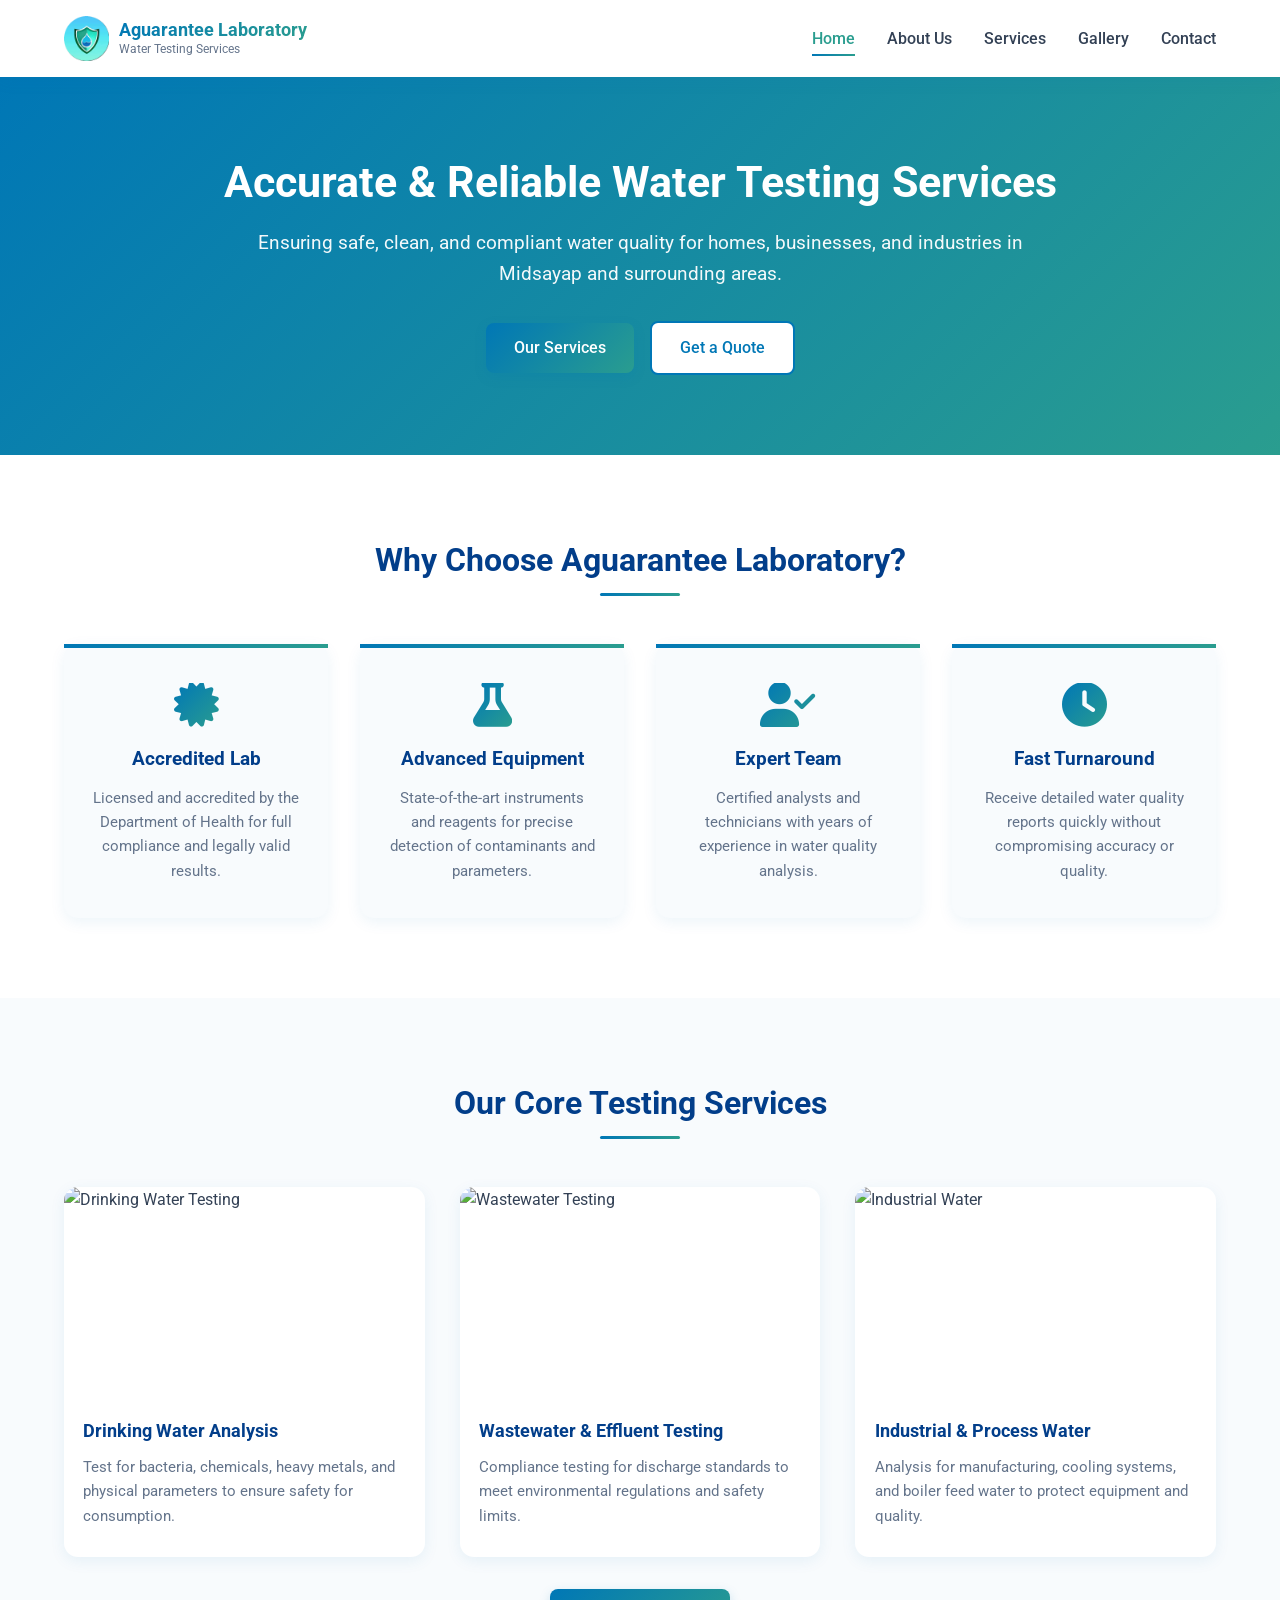
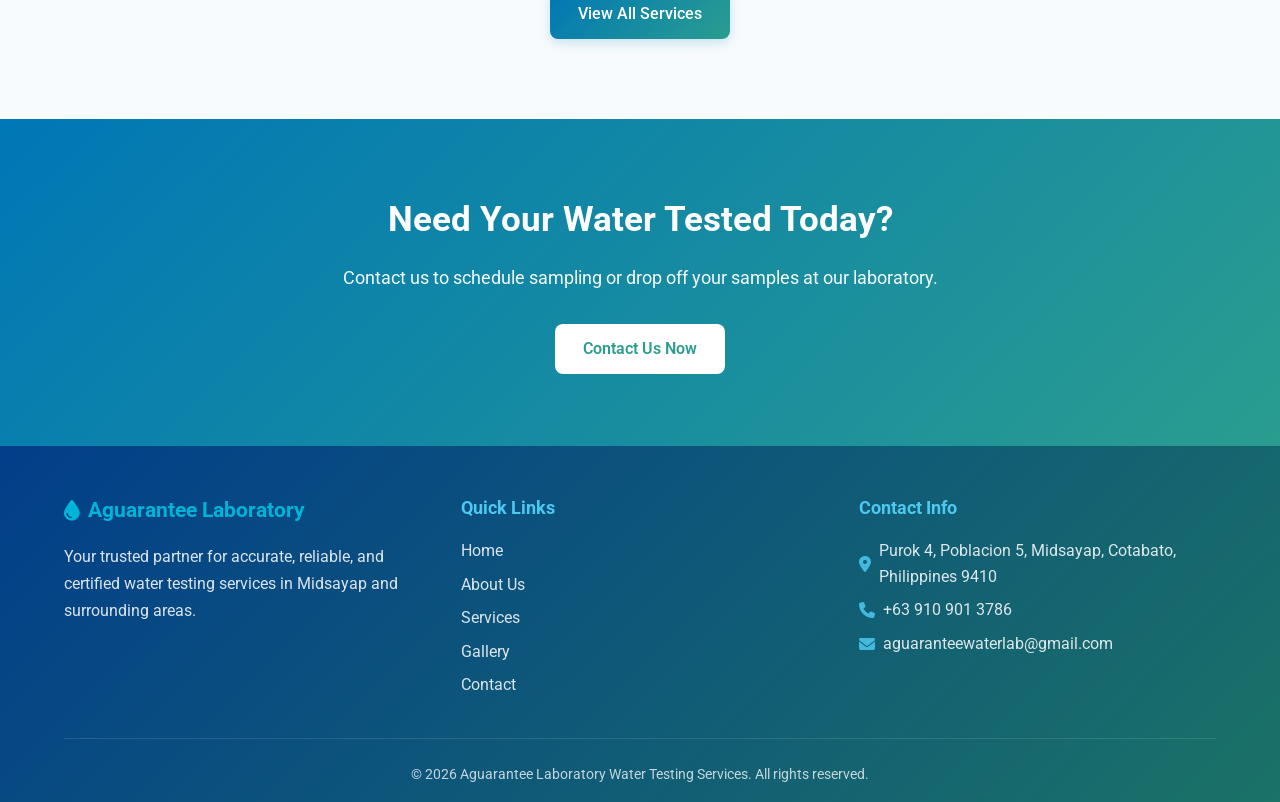
==== commit 01450cd1: "Update index.html" ====
--- a/index.html
+++ b/index.html
@@ -528,7 +528,7 @@
         <div class="container">
             <div class="cta-content">
                 <h2>Need Your Water Tested Today?</h2>
-                <p>Contact us to schedule sampling or drop off your samples at our laboratory in Purok 4, Poblacion 5, Midsayap, Cotabato.</p>
+                <p>Contact us to schedule sampling or drop off your samples at our laboratory.</p>
                 <a href="contact.html" class="btn btn-light">Contact Us Now</a>
             </div>
         </div>
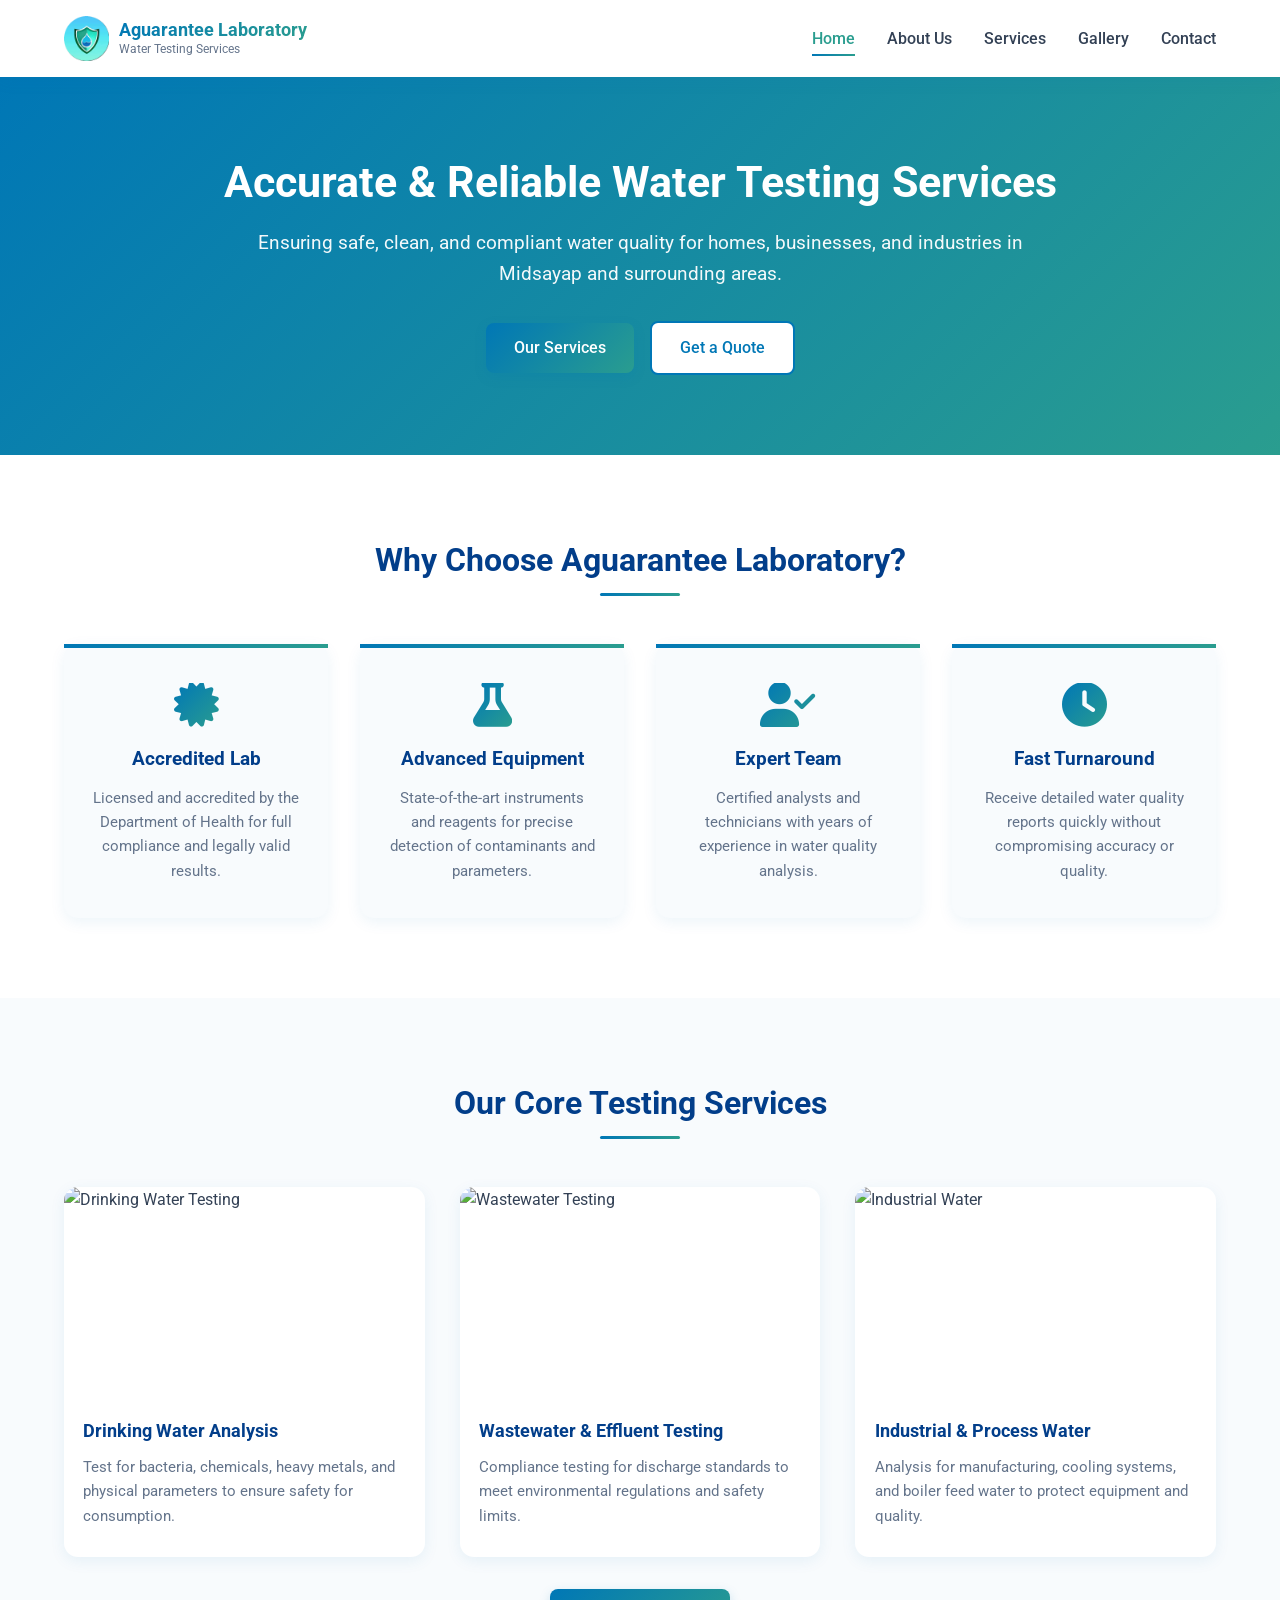
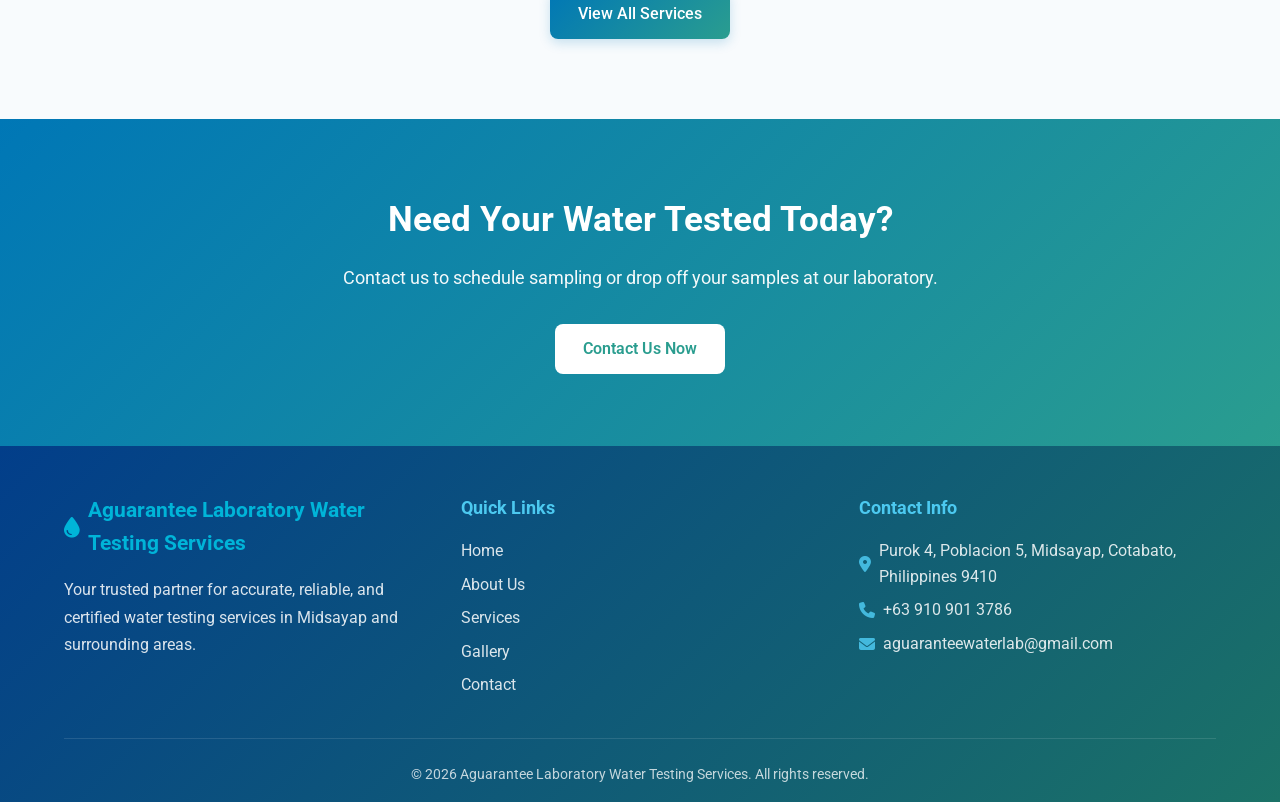
==== commit 90a12069: "Update index.html" ====
--- a/index.html
+++ b/index.html
@@ -539,7 +539,7 @@
         <div class="container">
             <div class="footer-grid">
                 <div class="footer-about">
-                    <h3><i class="fas fa-tint"></i> Aguarantee Laboratory</h3>
+                    <h3><i class="fas fa-tint"></i> Aguarantee Laboratory Water Testing Services</h3>
                     <p>Your trusted partner for accurate, reliable, and certified water testing services in Midsayap and surrounding areas.</p>
                 </div>
                 <div class="footer-links">
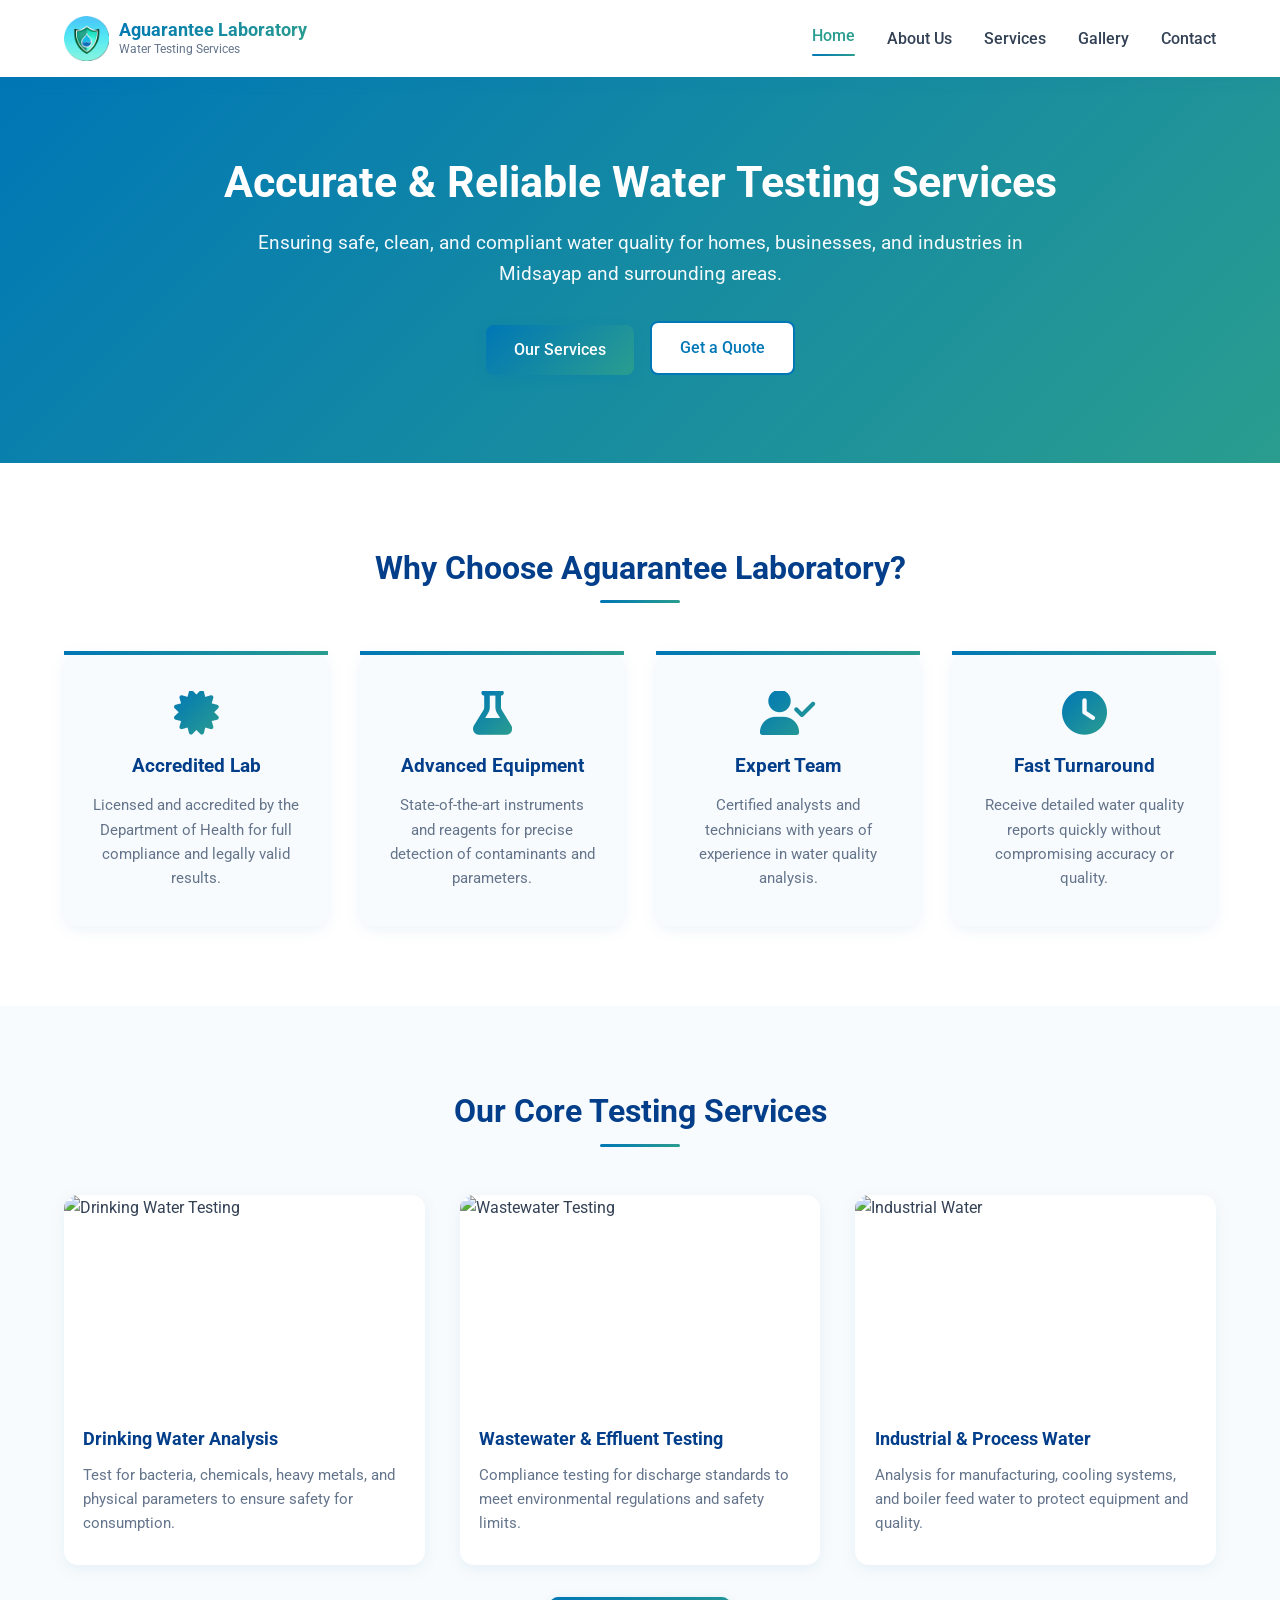
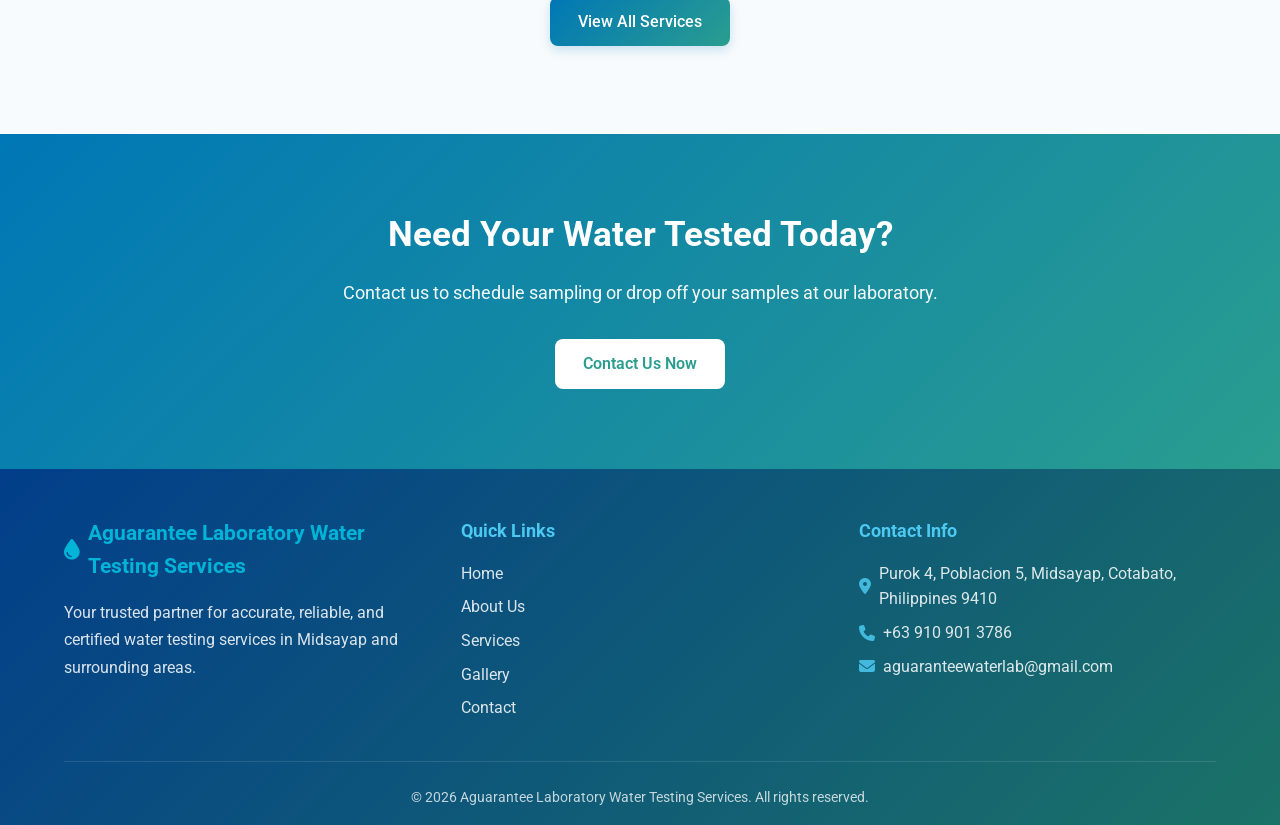
==== commit d8432a99: "Update index.html" ====
--- a/index.html
+++ b/index.html
@@ -195,7 +195,7 @@
             content: '';
             position: absolute;
             top: 0; left: 0; right: 0; bottom: 0;
-            background: url('https://images.unsplash.com/photo-1518791841217-8f162f1e1131?ixlib=rb-4.0.3&auto=format&fit=crop&w=1200&q=80') center/cover no-repeat;
+            background: url('https://media.hswstatic.com/eyJidWNrZXQiOiJjb250ZW50Lmhzd3N0YXRpYy5jb20iLCJrZXkiOiJnaWZcL3dhdGVyLXVwZGF0ZS5qcGciLCJlZGl0cyI6eyJyZXNpemUiOnsid2lkdGgiOjgyOH19fQ==?ixlib=rb-4.0.3&auto=format&fit=crop&w=1200&q=80') center/cover no-repeat;
             opacity: 0.12;
             z-index: 0;
         }
@@ -502,17 +502,17 @@
             <h2 class="section-title">Our Core Testing Services</h2>
             <div class="services-grid">
                 <div class="service-item">
-                    <img src="https://images.unsplash.com/photo-1581091226825-a6a2a5aee158?ixlib=rb-4.0.3&auto=format&fit=crop&w=500&q=80" alt="Drinking Water Testing" loading="lazy">
+                    <img src="images/Drinking Water Analysis.jpg" alt="Drinking Water Testing" loading="lazy">
                     <h3>Drinking Water Analysis</h3>
                     <p>Test for bacteria, chemicals, heavy metals, and physical parameters to ensure safety for consumption.</p>
                 </div>
                 <div class="service-item">
-                    <img src="https://images.unsplash.com/photo-1532635241-17e820acc59f?ixlib=rb-4.0.3&auto=format&fit=crop&w=500&q=80" alt="Wastewater Testing" loading="lazy">
+                    <img src="https://static.vecteezy.com/system/resources/thumbnails/064/756/977/small_2x/rusty-industrial-pipe-discharging-wastewater-into-polluted-stream-png.png" alt="Wastewater Testing" loading="lazy">
                     <h3>Wastewater & Effluent Testing</h3>
                     <p>Compliance testing for discharge standards to meet environmental regulations and safety limits.</p>
                 </div>
                 <div class="service-item">
-                    <img src="https://images.unsplash.com/photo-1563254613-349b163b3888?ixlib=rb-4.0.3&auto=format&fit=crop&w=500&q=80" alt="Industrial Water" loading="lazy">
+                    <img src="https://static.vecteezy.com/system/resources/thumbnails/049/003/395/small/a-dynamic-view-of-water-flowing-smoothly-in-an-industrial-setting-highlighting-efficient-systems-in-place-photo.jpg" alt="Industrial Water" loading="lazy">
                     <h3>Industrial & Process Water</h3>
                     <p>Analysis for manufacturing, cooling systems, and boiler feed water to protect equipment and quality.</p>
                 </div>
--- a/style.css
+++ b/style.css
@@ -1,140 +1,200 @@
+/* ==============================================
+   AGUARANTEE LABORATORY - MAIN STYLE & ANIMATIONS
+   Blue-Green Theme | Smooth Modern Animations
+============================================== */
+
+/* ===== GLOBAL VARIABLES ===== */
+:root {
+    --primary-blue: #0077B6;
+    --light-blue: #00B4D8;
+    --dark-blue: #023E8A;
+    --green: #2A9D8F;
+    --light-green: #4CC9F0;
+    --pale-green: #E6F9F5;
+    --white: #ffffff;
+    --light-gray: #f8fbfd;
+    --gray: #64748b;
+    --dark-gray: #334155;
+    --shadow: 0 4px 15px rgba(0, 119, 182, 0.08);
+    --shadow-hover: 0 8px 20px rgba(42, 157, 143, 0.15);
+    --transition: all 0.4s cubic-bezier(0.4, 0, 0.2, 1);
+}
+
 /* ===== GLOBAL RESET & BASE ===== */
 * {
     margin: 0;
     padding: 0;
     box-sizing: border-box;
+}
+body {
     font-family: 'Roboto', sans-serif;
-}
-
-body {
-    color: #333;
+    color: var(--dark-gray);
     line-height: 1.6;
-    background-color: #f8fbfd;
-}
-
-a {
-    text-decoration: none;
-    color: inherit;
-}
-
-ul {
-    list-style: none;
-}
-
-img {
-    max-width: 100%;
-    height: auto;
-}
-
+    background-color: var(--light-gray);
+    overflow-x: hidden;
+}
 .container {
     width: 90%;
     max-width: 1200px;
     margin: 0 auto;
 }
-
-/* ===== COLOR THEME: BLUE + GREEN ===== */
-:root {
-    --primary-blue: #0077B6;    /* Main blue - deep water */
-    --light-blue: #00B4D8;      /* Light blue - bright water */
-    --dark-blue: #023E8A;       /* Dark blue - header/footer */
-    --green: #2A9D8F;           /* Main green - safety/quality */
-    --light-green: #4CC9F0;     /* Light green-blue mix */
-    --pale-green: #E6F9F5;      /* Very light green background */
-    --white: #ffffff;
-    --light-gray: #f1f5f9;
-    --gray: #64748b;
-    --dark-gray: #334155;
-}
+a { text-decoration: none; color: inherit; }
+ul { list-style: none; }
+img { max-width: 100%; height: auto; display: block; }
+
+/* ===== UTILITY CLASSES ===== */
+.text-center { text-align: center; }
+.mt-5 { margin-top: 3rem; }
+.mb-5 { margin-bottom: 3rem; }
+
+/* ==============================================
+   KEYFRAME ANIMATIONS (REUSABLE)
+============================================== */
+
+/* Entrance Animations */
+@keyframes slideDown {
+    from { transform: translateY(-100%); opacity: 0; }
+    to { transform: translateY(0); opacity: 1; }
+}
+
+@keyframes slideUp {
+    from { transform: translateY(40px); opacity: 0; }
+    to { transform: translateY(0); opacity: 1; }
+}
+
+@keyframes slideInLeft {
+    from { transform: translateX(-50px); opacity: 0; }
+    to { transform: translateX(0); opacity: 1; }
+}
+
+@keyframes slideInRight {
+    from { transform: translateX(50px); opacity: 0; }
+    to { transform: translateX(0); opacity: 1; }
+}
+
+@keyframes fadeIn {
+    from { opacity: 0; }
+    to { opacity: 1; }
+}
+
+@keyframes scaleIn {
+    from { transform: scale(0.9); opacity: 0; }
+    to { transform: scale(1); opacity: 1; }
+}
+
+/* Continuous / Hover Animations */
+@keyframes float {
+    0%, 100% { transform: translateY(0) rotate(0); }
+    50% { transform: translateY(-15px) rotate(2deg); }
+}
+
+@keyframes pulse {
+    0%, 100% { transform: scale(1); }
+    50% { transform: scale(1.05); }
+}
+
+@keyframes rotate {
+    from { transform: rotate(0deg); }
+    to { transform: rotate(360deg); }
+}
+
+@keyframes shimmer {
+    0% { left: -100%; }
+    100% { left: 100%; }
+}
+
+@keyframes wave {
+    0%, 100% { clip-path: polygon(0% 45%, 15% 44%, 32% 50%, 54% 60%, 70% 61%, 84% 59%, 100% 52%, 100% 100%, 0% 100%); }
+    50% { clip-path: polygon(0% 60%, 16% 65%, 34% 66%, 51% 62%, 67% 50%, 84% 45%, 100% 46%, 100% 100%, 0% 100%); }
+}
+
+/* ==============================================
+   COMPONENT STYLES + ANIMATIONS
+============================================== */
 
 /* ===== BUTTONS ===== */
 .btn {
     display: inline-block;
-    padding: 12px 24px;
-    border-radius: 6px;
+    padding: 12px 28px;
+    border-radius: 8px;
     font-weight: 500;
     text-align: center;
-    transition: all 0.3s ease;
+    transition: var(--transition);
     border: none;
     cursor: pointer;
     font-size: 1rem;
-}
-
+    position: relative;
+    overflow: hidden;
+}
 .btn-primary {
     background: linear-gradient(135deg, var(--primary-blue), var(--green));
     color: var(--white);
-}
-
+    box-shadow: 0 4px 12px rgba(0, 119, 182, 0.2);
+}
 .btn-primary:hover {
-    background: linear-gradient(135deg, var(--dark-blue), #21867a);
-    transform: translateY(-2px);
-    box-shadow: 0 4px 12px rgba(0, 119, 182, 0.2);
-}
-
-.w-100 {
+    transform: translateY(-5px) scale(1.03);
+    box-shadow: 0 10px 20px rgba(0, 119, 182, 0.25);
+    animation: pulse 1.5s infinite ease-in-out;
+}
+.btn-primary::before {
+    content: '';
+    position: absolute;
+    top: 0;
+    left: -100%;
     width: 100%;
+    height: 100%;
+    background: linear-gradient(90deg, transparent, rgba(255,255,255,0.25), transparent);
+    transition: var(--transition);
+}
+.btn-primary:hover::before {
+    animation: shimmer 0.8s ease-out forwards;
 }
 
 /* ===== NAVBAR ===== */
 .navbar {
-    background-color: var(--white);
-    box-shadow: 0 2px 10px rgba(0, 0, 0, 0.08);
+    background: var(--white);
+    box-shadow: var(--shadow);
     position: sticky;
     top: 0;
     z-index: 999;
     padding: 1rem 0;
-    transition: all 0.3s ease;
-}
-
-.navbar.sticky {
-    position: fixed;
-    top: 0;
-    left: 0;
-    right: 0;
-    background: rgba(255, 255, 255, 0.95);
-    backdrop-filter: blur(10px);
-    animation: slideDown 0.3s forwards;
-}
-
-@keyframes slideDown {
-    from { transform: translateY(-100%); }
-    to { transform: translateY(0); }
-}
-
+    animation: slideDown 0.8s ease-out;
+}
 .navbar .container {
     display: flex;
     justify-content: space-between;
     align-items: center;
 }
 
-/* ✅ LOGO: IMAGE + TEXT SIDE-BY-SIDE (FIXED) */
-.logo {
-    display: flex !important;
-    align-items: center !important;
-}
-
+/* Logo Animation */
 .logo a {
     display: flex;
     align-items: center;
+    gap: 10px;
     text-decoration: none;
-    gap: 10px;
-}
-
+    transition: var(--transition);
+}
+.logo a:hover {
+    transform: scale(1.05);
+}
 .logo-img {
-    height: 40px !important;
+    height: 45px !important;
     width: auto !important;
-    max-width: 100px !important;
+    max-width: 110px !important;
     object-fit: contain !important;
     background: transparent !important;
     mix-blend-mode: multiply !important;
     display: block !important;
-}
-
+    transition: transform 0.6s ease;
+}
+.logo a:hover .logo-img {
+    transform: rotate(6deg) scale(1.1);
+}
 .logo-text {
     display: flex;
     flex-direction: column;
     line-height: 1.2;
 }
-
 .logo-text h1 {
     font-size: 1.1rem;
     font-weight: 700;
@@ -144,35 +204,41 @@
     background-clip: text;
     margin: 0;
     white-space: nowrap;
-}
-
+    transition: letter-spacing 0.4s ease;
+}
+.logo a:hover .logo-text h1 {
+    letter-spacing: 0.6px;
+}
 .logo-text p {
     font-size: 0.78rem;
     color: var(--gray);
     margin: 0;
     white-space: nowrap;
-}
-
+    transition: var(--transition);
+}
+.logo a:hover .logo-text p {
+    color: var(--dark-gray);
+}
+
+/* Navigation Links Animation */
 .nav-links {
     display: flex;
     gap: 2rem;
     align-items: center;
-    transition: all 0.3s ease;
-}
-
+}
 .nav-links a {
-    color: var(--dark-gray);
     font-weight: 500;
     padding: 0.5rem 0;
     position: relative;
-    transition: color 0.3s ease;
-}
-
+    transition: var(--transition);
+    color: var(--dark-gray);
+    display: inline-block;
+}
 .nav-links a:hover,
 .nav-links a.active {
     color: var(--green);
-}
-
+    transform: translateY(-3px);
+}
 .nav-links a::after {
     content: '';
     position: absolute;
@@ -181,19 +247,24 @@
     width: 0%;
     height: 2px;
     background: linear-gradient(to right, var(--primary-blue), var(--green));
-    transition: width 0.3s ease;
-}
-
+    transition: width 0.5s cubic-bezier(0.4, 0, 0.2, 1);
+    border-radius: 2px;
+}
 .nav-links a:hover::after,
 .nav-links a.active::after {
     width: 100%;
 }
 
+/* Mobile Menu */
 .menu-toggle {
     display: none;
     font-size: 1.5rem;
     color: var(--primary-blue);
     cursor: pointer;
+    transition: transform 0.5s ease;
+}
+.menu-toggle:hover {
+    transform: rotate(90deg) scale(1.1);
 }
 
 /* ===== PAGE HEADER ===== */
@@ -202,202 +273,240 @@
     color: var(--white);
     padding: 4rem 0;
     text-align: center;
-}
-
+    position: relative;
+    overflow: hidden;
+}
+/* Floating background elements */
+.page-header::before, 
+.page-header::after,
+.page-header .bubble {
+    content: '';
+    position: absolute;
+    width: 200px;
+    height: 200px;
+    background: rgba(255,255,255,0.12);
+    border-radius: 50%;
+    animation: float 8s infinite ease-in-out;
+    z-index: 0;
+}
+.page-header::before {
+    top: -50px;
+    left: -50px;
+    animation-delay: 0s;
+}
+.page-header::after {
+    bottom: -50px;
+    right: -50px;
+    animation-delay: 4s;
+}
 .page-header h1 {
     font-size: 2.5rem;
     margin-bottom: 0.5rem;
     font-weight: 700;
-}
-
+    animation: slideUp 1s ease-out;
+    position: relative;
+    z-index: 1;
+}
 .page-header p {
     font-size: 1.1rem;
     opacity: 0.95;
     max-width: 700px;
     margin: 0 auto;
-}
-
-/* ===== CONTACT SECTION ===== */
-.contact-content {
+    animation: slideUp 1s ease-out 0.2s both;
+    position: relative;
+    z-index: 1;
+}
+
+/* ===== SERVICES SECTION ===== */
+.services-content {
     padding: 4rem 0;
-}
-
-.contact-grid {
+    background: var(--light-gray);
+}
+.service-detail {
     display: grid;
-    grid-template-columns: 1fr 1.3fr;
-    gap: 3rem;
-    align-items: start;
-}
-
-/* Contact Info */
-.contact-info h2 {
-    font-size: 1.8rem;
+    grid-template-columns: 80px 1fr;
+    gap: 2rem;
+    align-items: flex-start;
+    background: var(--white);
+    padding: 2rem;
+    border-radius: 14px;
+    box-shadow: var(--shadow);
+    border-left: 4px solid;
+    border-image: linear-gradient(to bottom, var(--primary-blue), var(--green)) 1;
+    margin-bottom: 2rem;
+    transition: var(--transition);
+    opacity: 0;
+    transform: translateX(-50px);
+    animation: slideInLeft 0.8s ease-out forwards;
+}
+/* Staggered delay for items */
+.service-detail:nth-child(1) { animation-delay: 0.1s; }
+.service-detail:nth-child(2) { animation-delay: 0.25s; }
+.service-detail:nth-child(3) { animation-delay: 0.4s; }
+.service-detail:nth-child(4) { animation-delay: 0.55s; }
+
+.service-detail:hover {
+    transform: translateX(12px) scale(1.01);
+    box-shadow: var(--shadow-hover);
+}
+.service-detail.reverse {
+    border-left: none;
+    border-right: 4px solid;
+    border-image: linear-gradient(to bottom, var(--primary-blue), var(--green)) 1;
+    direction: rtl;
+    text-align: right;
+    transform: translateX(50px);
+    animation: slideInRight 0.8s ease-out forwards;
+}
+.service-detail.reverse:hover {
+    transform: translateX(-12px) scale(1.01);
+}
+
+/* Service Icon Animation */
+.service-icon {
+    width: 80px;
+    height: 80px;
+    border-radius: 50%;
+    background: linear-gradient(135deg, var(--primary-blue), var(--green));
+    display: flex;
+    align-items: center;
+    justify-content: center;
+    color: var(--white);
+    font-size: 2rem;
+    flex-shrink: 0;
+    transition: var(--transition);
+    position: relative;
+    overflow: hidden;
+}
+.service-icon::before {
+    content: '';
+    position: absolute;
+    inset: 0;
+    background: rgba(255,255,255,0.2);
+    transform: scale(0);
+    transition: var(--transition);
+    border-radius: 50%;
+}
+.service-detail:hover .service-icon::before {
+    transform: scale(1.3);
+}
+.service-detail:hover .service-icon {
+    transform: rotateY(360deg) scale(1.1);
+    box-shadow: 0 0 25px rgba(0, 119, 182, 0.35);
+}
+
+/* Service Text Animation */
+.service-info h2 {
+    font-size: 1.5rem;
     color: var(--dark-blue);
-    margin-bottom: 2rem;
-    position: relative;
-    padding-bottom: 0.5rem;
-}
-
-.contact-info h2::after {
+    margin-bottom: 1rem;
+    transition: color 0.4s ease;
+}
+.service-detail:hover .service-info h2 {
+    color: var(--green);
+}
+.service-info h2::after {
     content: '';
+    display: block;
+    width: 50px;
+    height: 3px;
+    background: linear-gradient(to right, var(--primary-blue), var(--green));
+    border-radius: 2px;
+    margin-top: 0.5rem;
+    transition: width 0.5s ease;
+}
+.service-detail:hover .service-info h2::after {
+    width: 90px;
+}
+.service-detail.reverse .service-info h2::after { margin-left: auto; }
+
+.service-info p {
+    color: var(--gray);
+    margin-bottom: 1rem;
+    line-height: 1.7;
+    font-size: 1rem;
+    transition: transform 0.4s ease;
+}
+.service-detail:hover .service-info p { transform: translateX(6px); }
+
+.service-info ul { padding-left: 1.2rem; }
+.service-detail.reverse .service-info ul { padding-left: 0; padding-right: 1.2rem; }
+
+.service-info ul li {
+    color: var(--gray);
+    margin-bottom: 0.4rem;
+    position: relative;
+    transition: all 0.3s ease;
+    transform: translateX(0);
+}
+.service-info ul li:hover {
+    color: var(--dark-blue);
+    transform: translateX(8px);
+}
+.service-info ul li::before {
+    content: '✓';
+    color: var(--green);
+    font-weight: bold;
+    position: absolute;
+    left: -1.2rem;
+    transition: transform 0.3s ease;
+}
+.service-info ul li:hover::before { transform: scale(1.4); }
+.service-detail.reverse .service-info ul li::before { left: auto; right: -1.2rem; }
+
+/* ===== GALLERY SECTION ===== */
+.gallery-content {
+    padding: 4rem 0;
+    background: var(--light-gray);
+}
+.gallery-grid {
+    display: grid;
+    grid-template-columns: repeat(auto-fit, minmax(320px, 1fr));
+    gap: 2rem;
+}
+.gallery-item {
+    position: relative;
+    border-radius: 14px;
+    overflow: hidden;
+    box-shadow: var(--shadow);
+    border: 4px solid var(--white);
+    transition: var(--transition);
+    background: var(--white);
+    opacity: 0;
+    transform: scale(0.9);
+    animation: scaleIn 0.8s ease-out forwards;
+}
+.gallery-item:nth-child(odd) { animation-delay: 0.2s; }
+.gallery-item:nth-child(even) { animation-delay: 0.4s; }
+
+.gallery-item:hover {
+    transform: translateY(-8px) scale(1.03);
+    box-shadow: var(--shadow-hover);
+}
+.gallery-item img {
+    width: 100%;
+    height: 250px;
+    object-fit: cover;
+    transition: transform 0.7s ease;
+}
+.gallery-item:hover img {
+    transform: scale(1.12) rotate(1deg);
+}
+.gallery-caption {
     position: absolute;
     bottom: 0;
     left: 0;
-    width: 60px;
-    height: 3px;
-    background: linear-gradient(to right, var(--primary-blue), var(--green));
-    border-radius: 2px;
-}
-
-.info-item {
-    display: flex;
-    align-items: flex-start;
-    gap: 1rem;
-    margin-bottom: 1.5rem;
+    right: 0;
     padding: 1rem;
-    border-radius: 8px;
-    background-color: var(--white);
-    box-shadow: 0 2px 8px rgba(0,0,0,0.05);
-    transition: transform 0.3s ease;
-}
-
-.info-item:hover {
-    transform: translateX(5px);
-    box-shadow: 0 4px 12px rgba(42, 157, 143, 0.12);
-}
-
-.info-item i {
-    font-size: 1.3rem;
-    color: var(--green);
-    margin-top: 0.2rem;
-}
-
-.info-item h4 {
-    font-size: 1rem;
-    color: var(--dark-blue);
-    margin-bottom: 0.2rem;
-}
-
-.info-item p {
-    color: var(--gray);
+    background: linear-gradient(to top, rgba(2, 62, 138, 0.85), transparent);
+    color: var(--white);
+    font-weight: 500;
     font-size: 0.95rem;
-}
-
-.social-links {
-    display: flex;
-    gap: 1rem;
-    margin-top: 2rem;
-}
-
-.social-links a {
-    display: flex;
-    align-items: center;
-    justify-content: center;
-    width: 40px;
-    height: 40px;
-    border-radius: 50%;
-    background: linear-gradient(135deg, var(--primary-blue), var(--green));
-    color: var(--white);
-    font-size: 1.1rem;
-    transition: all 0.3s ease;
-}
-
-.social-links a:hover {
-    transform: scale(1.1);
-    box-shadow: 0 4px 12px rgba(0, 119, 182, 0.25);
-}
-
-/* Contact Form */
-.contact-form {
-    background-color: var(--white);
-    padding: 2rem;
-    border-radius: 12px;
-    box-shadow: 0 4px 20px rgba(0, 119, 182, 0.08);
-    border-top: 4px solid;
-    border-image: linear-gradient(to right, var(--primary-blue), var(--green)) 1;
-}
-
-.contact-form h2 {
-    font-size: 1.8rem;
-    color: var(--dark-blue);
-    margin-bottom: 1.5rem;
-    position: relative;
-    padding-bottom: 0.5rem;
-}
-
-.contact-form h2::after {
-    content: '';
-    position: absolute;
-    bottom: 0;
-    left: 0;
-    width: 60px;
-    height: 3px;
-    background: linear-gradient(to right, var(--primary-blue), var(--green));
-    border-radius: 2px;
-}
-
-.form-group {
-    margin-bottom: 1.2rem;
-}
-
-.form-group label {
-    display: block;
-    margin-bottom: 0.5rem;
-    font-weight: 500;
-    color: var(--dark-gray);
-}
-
-.form-group input,
-.form-group textarea {
-    width: 100%;
-    padding: 0.85rem 1rem;
-    border: 1px solid #e2e8f0;
-    border-radius: 6px;
-    font-size: 1rem;
-    transition: all 0.3s ease;
-    background-color: #fcfefe;
-}
-
-.form-group input:focus,
-.form-group textarea:focus {
-    outline: none;
-    border-color: var(--light-blue);
-    box-shadow: 0 0 0 3px rgba(0, 180, 216, 0.1);
-    background-color: var(--white);
-}
-
-/* ===== MAP SECTION ===== */
-.map-container {
-    margin: 4rem 0;
-}
-
-.map-container h2 {
-    font-size: 1.8rem;
-    color: var(--dark-blue);
-    margin-bottom: 1.5rem;
-    text-align: center;
-    position: relative;
-    padding-bottom: 0.5rem;
-}
-
-.map-container h2::after {
-    content: '';
-    position: absolute;
-    bottom: 0;
-    left: 50%;
-    transform: translateX(-50%);
-    width: 80px;
-    height: 3px;
-    background: linear-gradient(to right, var(--primary-blue), var(--green));
-    border-radius: 2px;
-}
-
-.map-wrapper {
-    border-radius: 12px;
-    overflow: hidden;
-    box-shadow: 0 4px 20px rgba(0, 119, 182, 0.12);
-    height: 450px;
-    border: 3px solid var(--white);
+    transform: translateY(100%);
+    transition: transform 0.5s ease;
+}
+.gallery-item:hover .gallery-caption {
+    transform: translateY(0);
 }
 
 /* ===== FOOTER ===== */
@@ -405,37 +514,45 @@
     background: linear-gradient(135deg, var(--dark-blue), #1b7267);
     color: var(--white);
     padding: 3rem 0 1rem;
-}
-
+    animation: fadeIn 1.2s ease-out;
+}
 .footer-grid {
     display: grid;
-    grid-template-columns: repeat(auto-fit, minmax(250px, 1fr));
-    gap: 2rem;
+    grid-template-columns: repeat(auto-fit, minmax(260px, 1fr));
+    gap: 2.5rem;
     margin-bottom: 2rem;
 }
-
-.footer-about h3,
-.footer-links h4,
-.footer-contact h4 {
-    font-size: 1.2rem;
+.footer-about h3 {
+    font-size: 1.3rem;
     margin-bottom: 1rem;
     color: var(--light-blue);
-}
-
+    display: flex;
+    align-items: center;
+    gap: 0.5rem;
+    transition: transform 0.3s ease;
+}
+.footer-about h3:hover { transform: translateX(5px); }
 .footer-about p {
     opacity: 0.85;
     line-height: 1.7;
-}
-
+    transition: opacity 0.3s ease;
+}
+.footer-about p:hover { opacity: 1; }
+
+.footer-links h4, .footer-contact h4 {
+    font-size: 1.1rem;
+    margin-bottom: 1rem;
+    color: var(--light-green);
+}
 .footer-links ul li {
     margin-bottom: 0.5rem;
-}
-
+    transition: transform 0.3s ease;
+}
+.footer-links ul li:hover { transform: translateX(5px); }
 .footer-links a {
     opacity: 0.85;
     transition: all 0.3s ease;
 }
-
 .footer-links a:hover {
     opacity: 1;
     color: var(--light-green);
@@ -448,11 +565,17 @@
     gap: 0.5rem;
     opacity: 0.85;
     margin-bottom: 0.5rem;
-}
-
+    transition: all 0.3s ease;
+}
+.footer-contact p:hover {
+    opacity: 1;
+    transform: translateX(5px);
+}
 .footer-contact i {
     color: var(--light-green);
-}
+    transition: transform 0.3s ease;
+}
+.footer-contact p:hover i { transform: scale(1.2); }
 
 .copyright {
     text-align: center;
@@ -460,19 +583,11 @@
     border-top: 1px solid rgba(255,255,255,0.15);
     opacity: 0.75;
     font-size: 0.9rem;
-}
-
-/* ===== MOBILE RESPONSIVE ===== */
-@media (max-width: 992px) {
-    .contact-grid {
-        grid-template-columns: 1fr;
-    }
-
-    .page-header h1 {
-        font-size: 2rem;
-    }
-}
-
+    transition: opacity 0.3s ease;
+}
+.copyright:hover { opacity: 1; }
+
+/* ===== RESPONSIVE ===== */
 @media (max-width: 768px) {
     .nav-links {
         position: absolute;
@@ -483,42 +598,24 @@
         flex-direction: column;
         gap: 1rem;
         padding: 1.5rem 0;
-        box-shadow: 0 5px 10px rgba(0,0,0,0.1);
-        transform: translateY(-150%);
-        opacity: 0;
-        pointer-events: none;
+        box-shadow: var(--shadow);
+        display: none;
+        animation: fadeIn 0.5s ease-out;
     }
-
-    .nav-links.active {
-        transform: translateY(0);
-        opacity: 1;
-        pointer-events: auto;
+    .nav-links.active { display: flex; }
+    .menu-toggle { display: block; }
+    .page-header h1 { font-size: 1.8rem; }
+    
+    .service-detail, .service-detail.reverse {
+        grid-template-columns: 1fr;
+        text-align: center;
+        direction: ltr;
+        border-left: 4px solid;
+        border-right: none;
+        border-image: linear-gradient(to bottom, var(--primary-blue), var(--green)) 1;
+        transform: translateX(0);
+        animation: slideUp 0.8s ease-out forwards;
     }
-
-    .menu-toggle {
-        display: block;
-    }
-
-    .logo-img {
-        height: 34px !important;
-        max-width: 80px !important;
-    }
-    .logo-text h1 {
-        font-size: 0.95rem !important;
-    }
-    .logo-text p {
-        font-size: 0.7rem !important;
-    }
-
-    .page-header {
-        padding: 2.5rem 0;
-    }
-
-    .page-header h1 {
-        font-size: 1.6rem;
-    }
-
-    .map-wrapper {
-        height: 300px;
-    }
-}
+    .service-icon { margin: 0 auto; }
+    .gallery-grid { grid-template-columns: 1fr; }
+}
